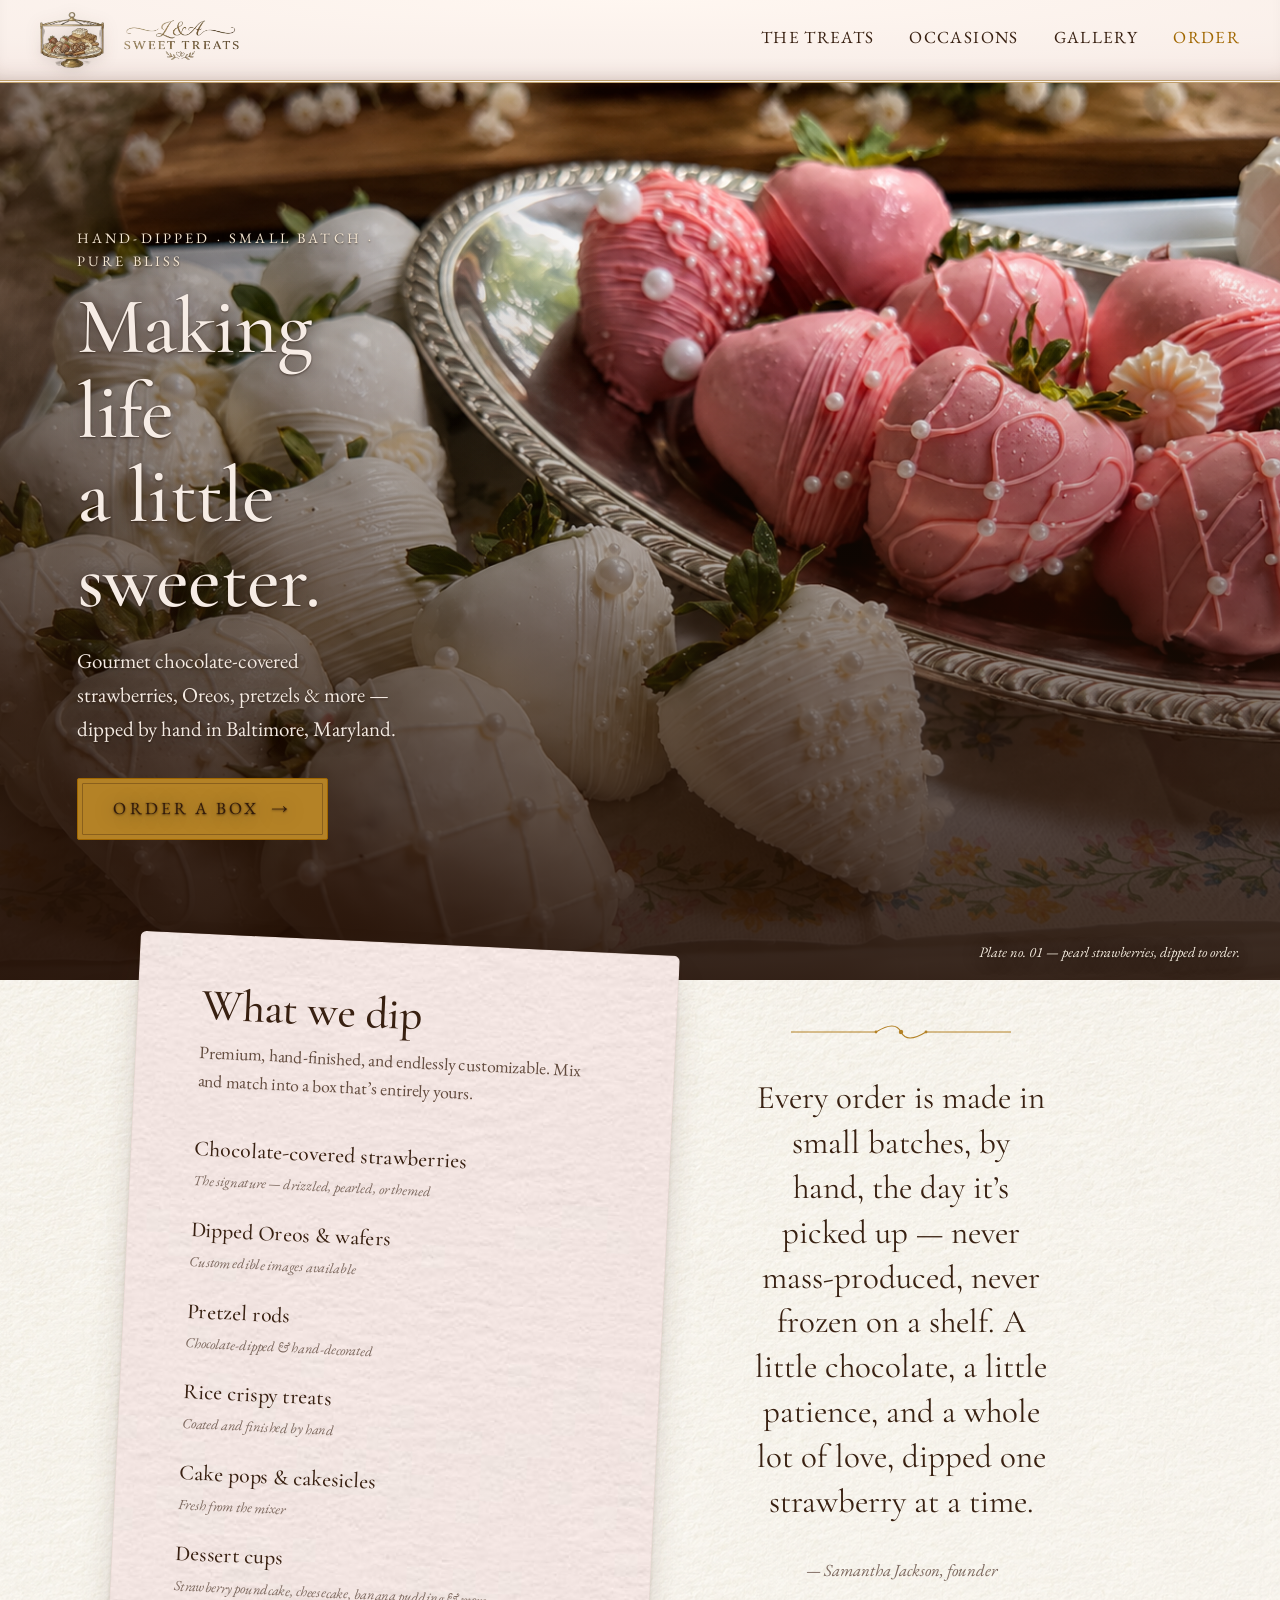
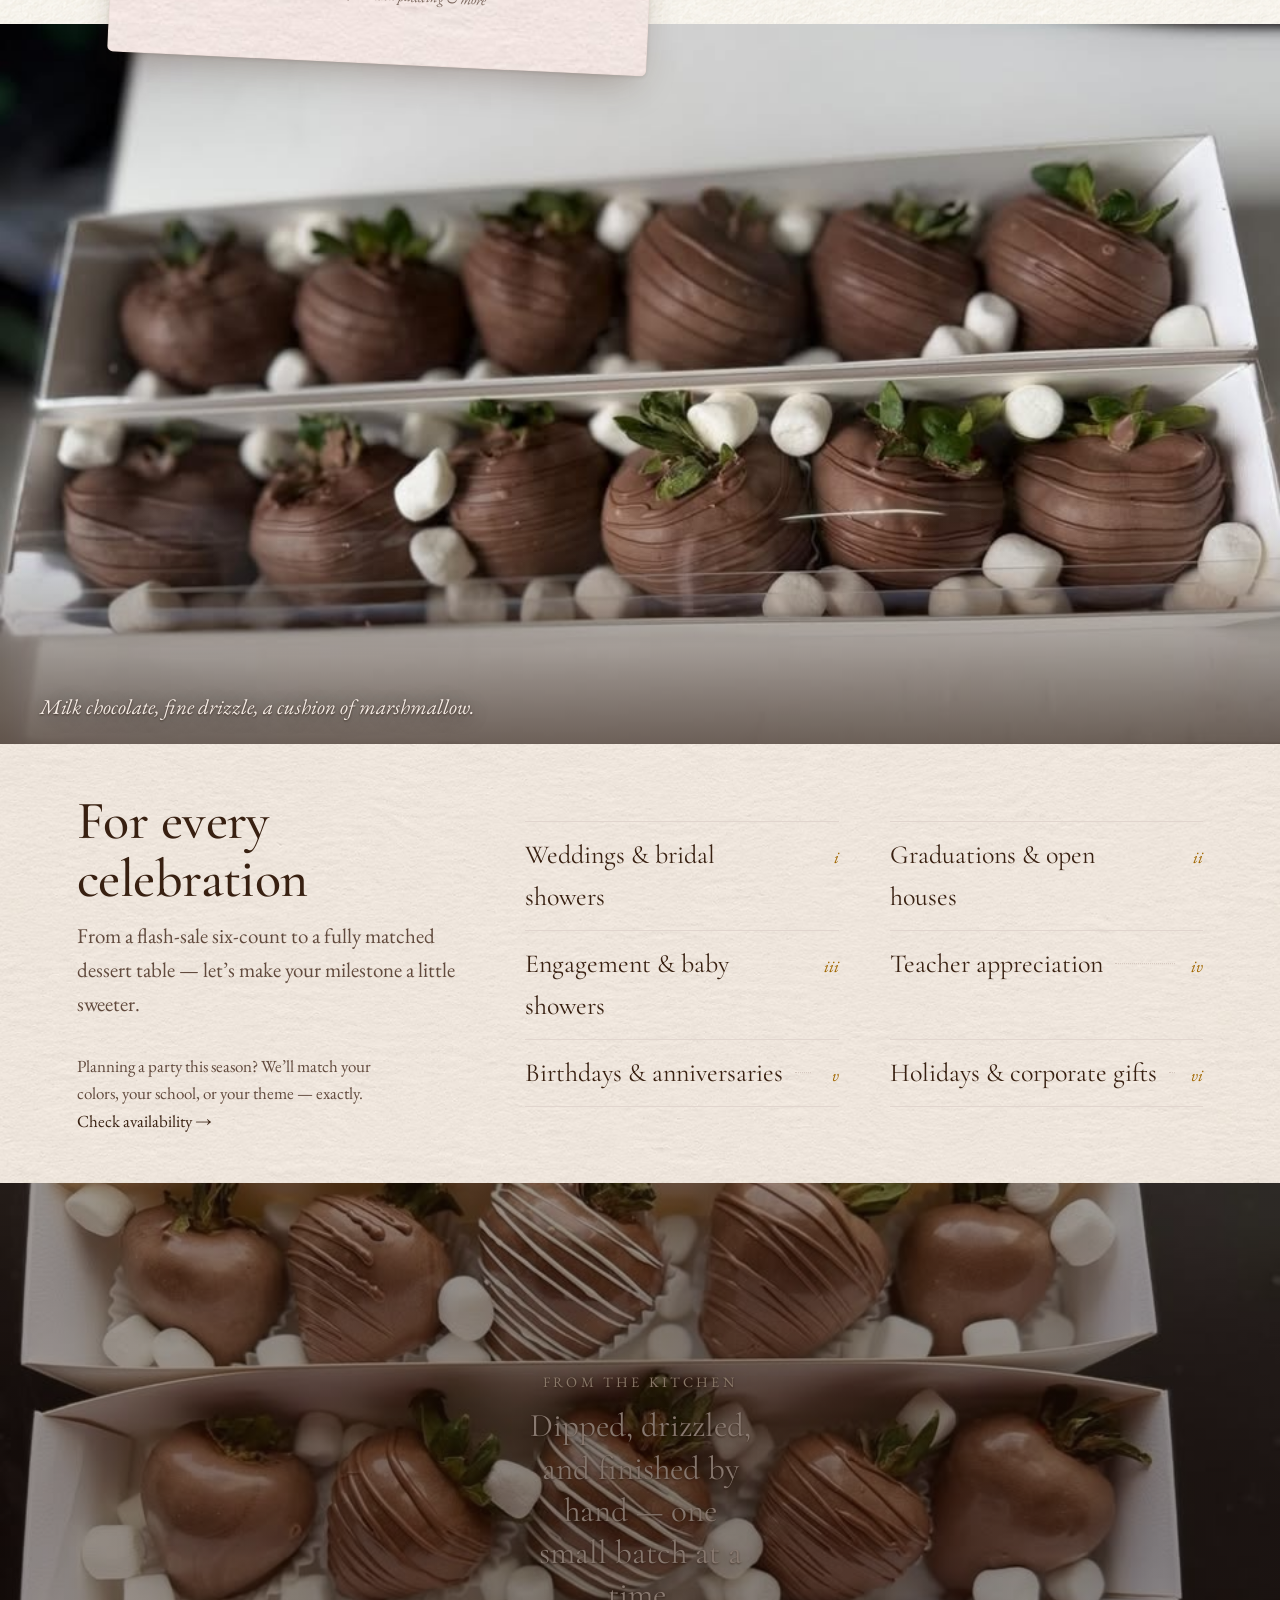
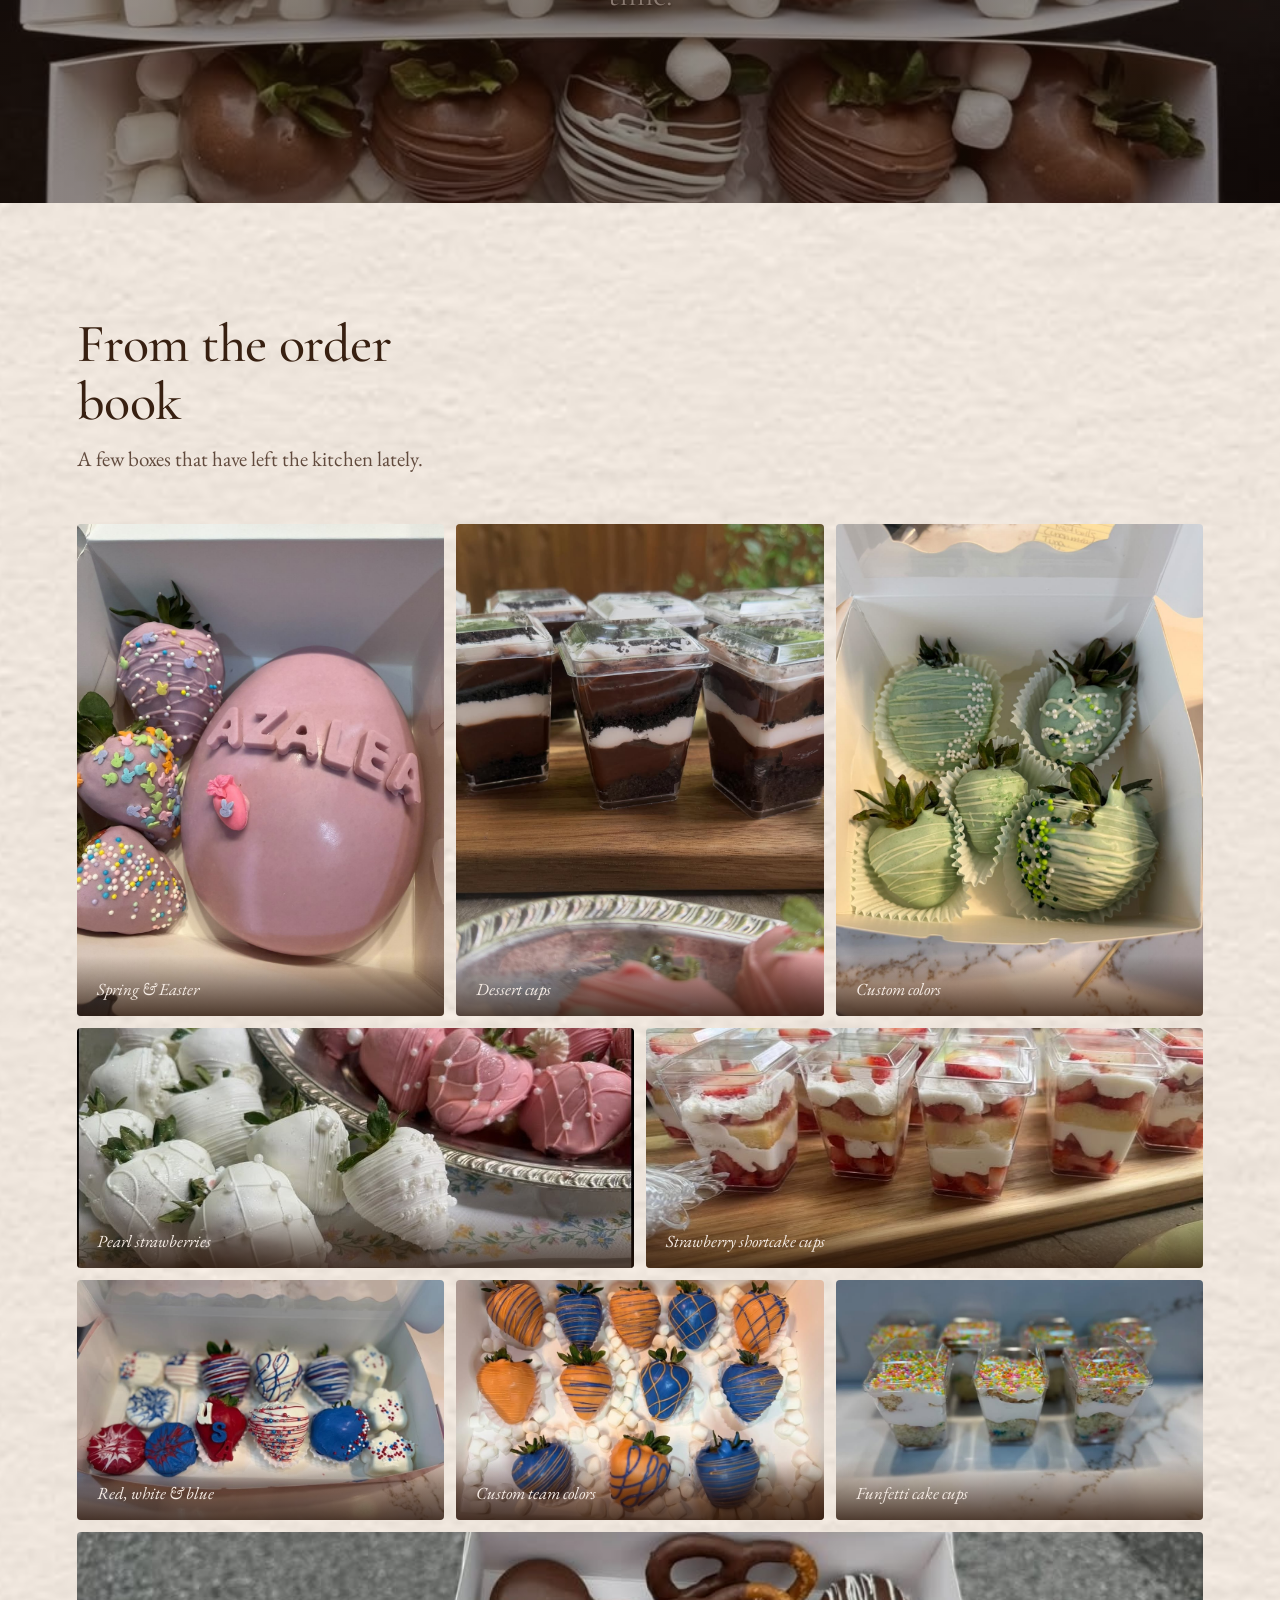
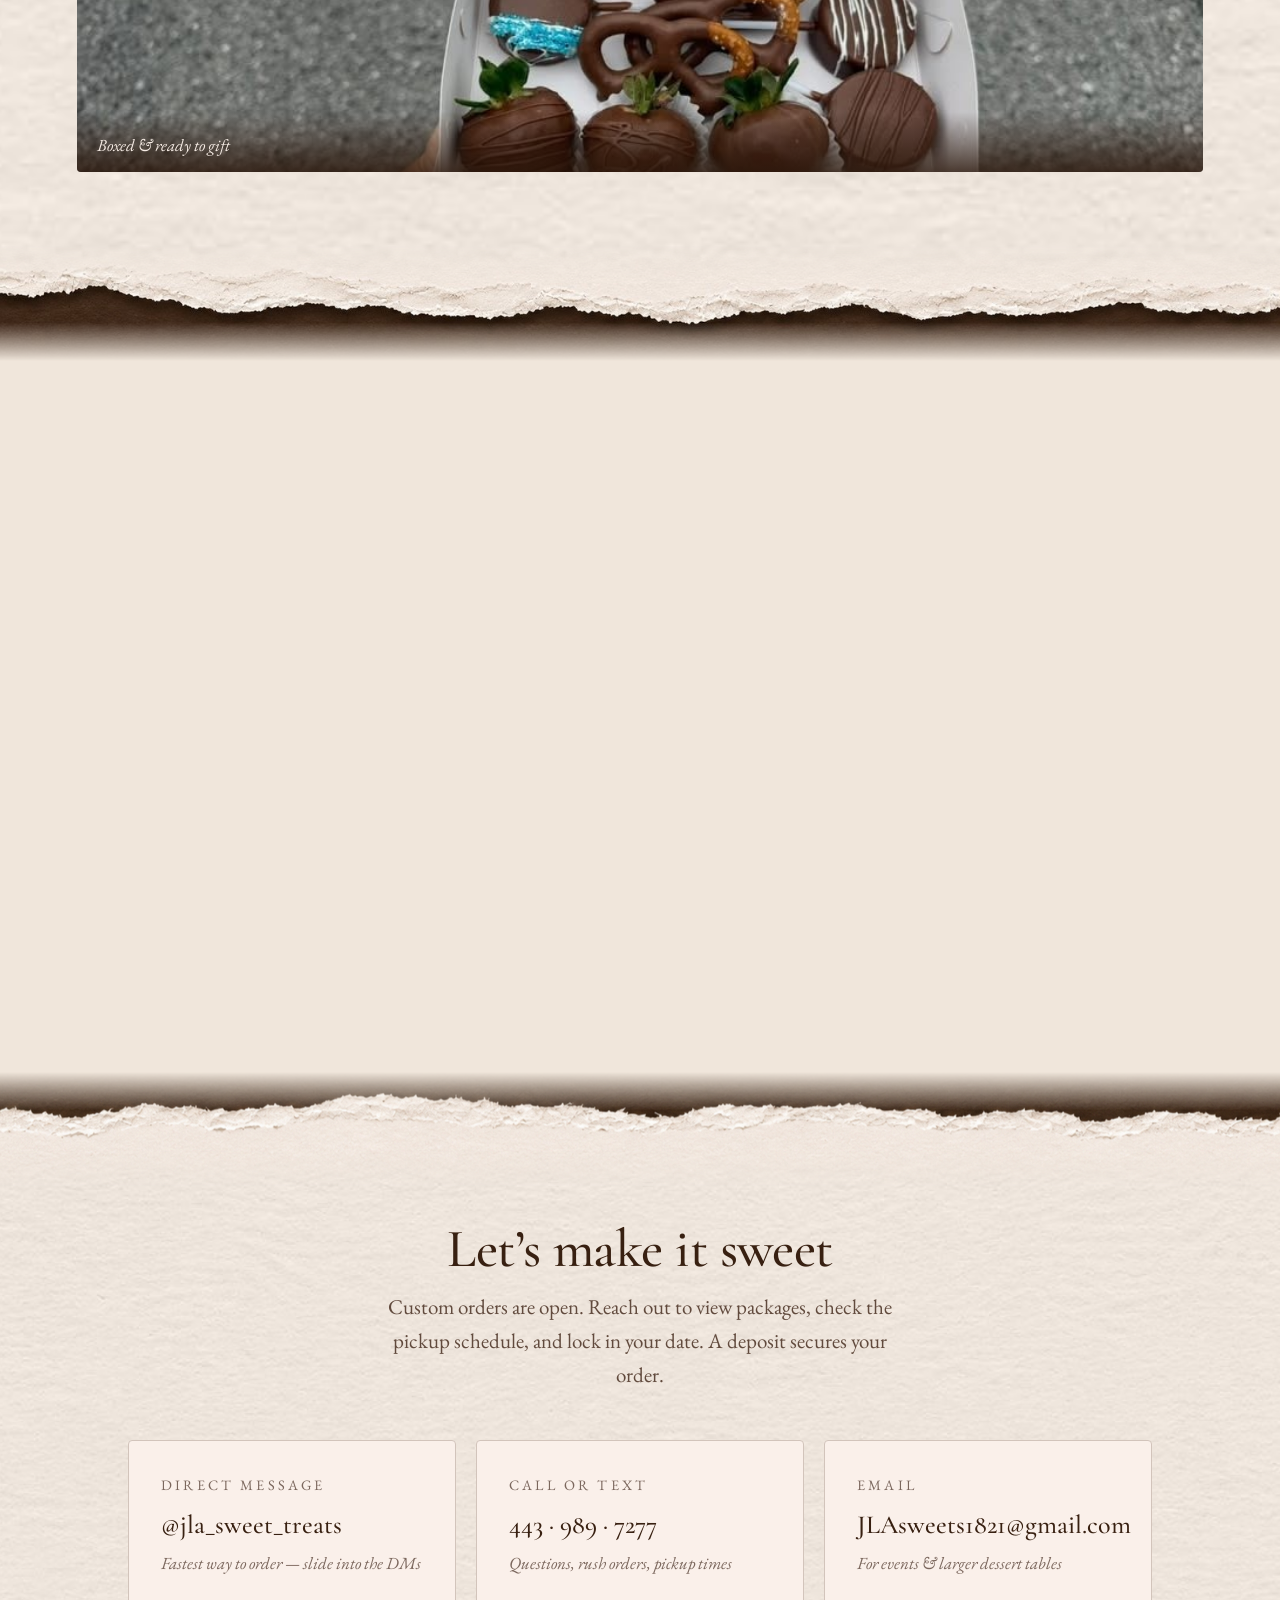
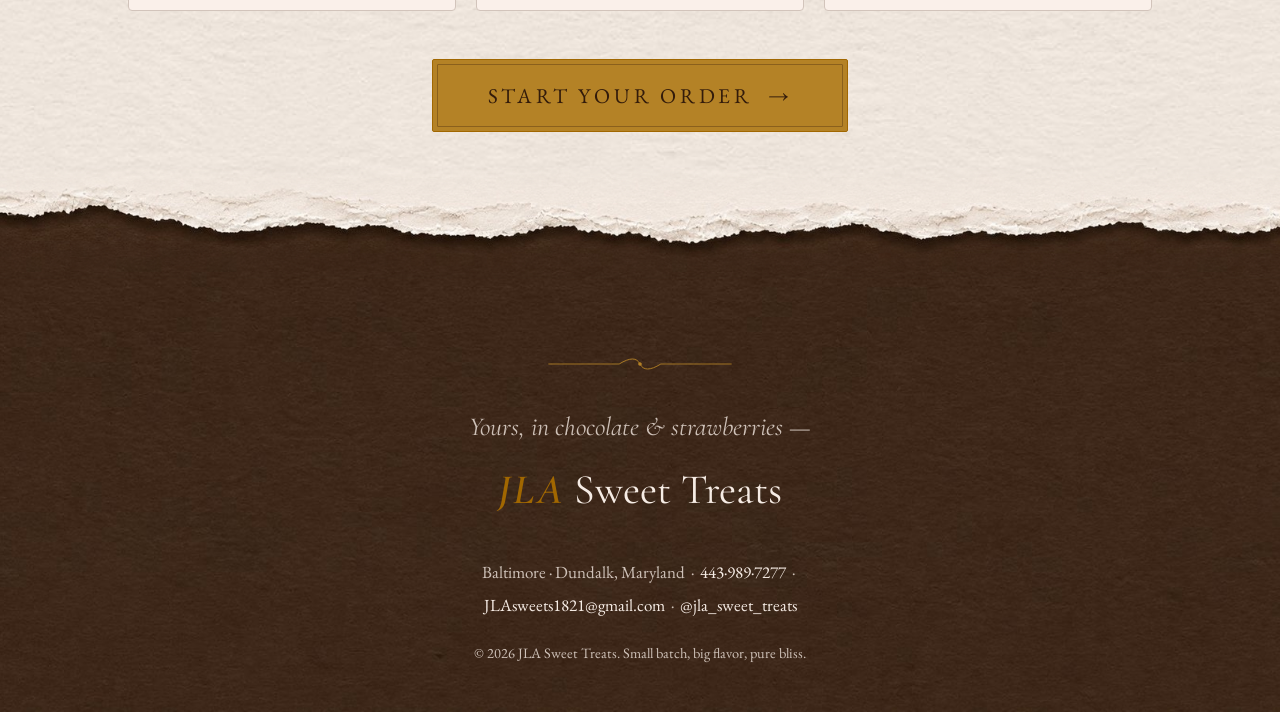
==== index.html @ e580cbc8 "Flatten site/ to the repo root for static hosting Move index.html, css/, js/, assets/ up to the root" ====
<!DOCTYPE html>
<html lang="en">
<head>
  <meta charset="UTF-8" />
  <meta name="viewport" content="width=device-width, initial-scale=1.0" />
  <title>JLA Sweet Treats · Hand-dipped gourmet treats in Baltimore, MD</title>
  <meta name="description" content="JLA Sweet Treats by Samantha Jackson — small-batch, hand-dipped chocolate strawberries, Oreos, pretzels, cake pops & dessert cups in Baltimore, Maryland. Custom orders for every celebration." />

  <link rel="icon" type="image/png" href="assets/new-favicon.png" />
  <link rel="apple-touch-icon" href="assets/new-favicon.png" />
  <link rel="preconnect" href="https://fonts.googleapis.com" />
  <link rel="preconnect" href="https://fonts.gstatic.com" crossorigin />
  <link href="https://fonts.googleapis.com/css2?family=Caveat:wght@500;700&family=Cormorant+Garamond:wght@400;500;600;700&family=EB+Garamond:ital,wght@0,400;0,500;1,400&display=swap" rel="stylesheet" />

  <link rel="preload" as="image" href="assets/header.png" fetchpriority="high" />
  <link rel="stylesheet" href="css/tokens.css" />
  <link rel="stylesheet" href="css/styles.css" />
</head>
<body>

  <a class="skip-link" href="#main">Skip to content</a>

  <!-- ============ NAV · N6 masthead (mobile) → compact sticky bar (desktop) ============ -->
  <header class="masthead" role="banner">
    <p class="masthead__issue">
      <span class="masthead__place">Baltimore · Dundalk, Maryland</span><span class="masthead__sep"> — </span><span class="masthead__tag">small batches, big flavor</span>
    </p>
    <a class="masthead__brand" href="#top" aria-label="JLA Sweet Treats — home">
      <img class="brand-full" src="assets/mobile-logo.png" alt="JLA Sweet Treats" width="634" height="553" fetchpriority="high" />
      <img class="brand-dome" src="assets/logo-semil-t.png" alt="" width="385" height="337" />
      <img class="brand-name" src="assets/logo-name-t.png" alt="JLA Sweet Treats" width="447" height="155" />
    </a>
    <nav class="masthead__nav" aria-label="Primary">
      <a href="#treats">The Treats</a>
      <a href="#occasions">Occasions</a>
      <a href="#gallery">Gallery</a>
      <a href="#order" class="masthead__cta">Order</a>
    </nav>
  </header>

  <main id="main">
    <span id="top"></span>

    <!-- ============ HERO · H6 Photographic fold ============ -->
    <section class="hero" aria-labelledby="hero-title">
      <img class="hero__img" src="assets/header.png"
           alt="White and pink chocolate-dipped strawberries finished with sugar pearls, arranged on a silver tray and a floral-lined platter."
           fetchpriority="high" width="1672" height="941" />
      <div class="hero__scrim" aria-hidden="true"></div>
      <div class="hero__copy">
        <p class="hero__eyebrow">Hand-dipped · Small batch · Pure bliss</p>
        <h1 class="hero__title" id="hero-title">Making life<br />a little sweeter.</h1>
        <p class="hero__lede">Gourmet chocolate-covered strawberries, Oreos, pretzels &amp; more —
          dipped by hand in Baltimore, Maryland.</p>
        <a class="btn btn--gold" href="#order">Order a box<span class="btn__arrow" aria-hidden="true">→</span></a>
      </div>
      <p class="hero__caption">Plate no.&nbsp;01 — pearl strawberries, dipped to order.</p>
    </section>

    <!-- ============ THE TABLE · founder note (left) + "What we dip" card slid across it ============ -->
    <section class="table treats--dots reveal" id="treats" aria-labelledby="treats-title">
      <div class="table__inner">
      <div class="lede-band">
      <span class="ornament ornament--flourish" aria-hidden="true">
        <svg viewBox="0 0 240 24" width="240" height="24" role="img" aria-label="">
          <path d="M10 12 H95 M230 12 H145" stroke="currentColor" stroke-width="1" fill="none"/>
          <path d="M95 12 C108 4 116 4 120 12 C124 20 132 20 145 12" stroke="currentColor" stroke-width="1.1" fill="none"/>
          <circle cx="120" cy="12" r="2.2" fill="currentColor"/>
          <circle cx="95" cy="12" r="1.4" fill="currentColor"/>
          <circle cx="145" cy="12" r="1.4" fill="currentColor"/>
        </svg>
      </span>
      <p class="lede-band__text">
        Every order is made in small batches, by hand, the day it&rsquo;s picked up — never
        mass-produced, never frozen on a shelf. A little chocolate, a little patience, and a
        whole lot of love, dipped one strawberry at a time.
      </p>
      <p class="lede-band__sign">— Samantha Jackson, founder</p>
      </div><!-- /.lede-band -->

      <div class="treats__panel">
      <div class="treats__card">
      <button type="button" class="treats__close" data-wwd-close aria-label="Close menu">&times;</button>
      <div class="section-head">
        <h2 class="section-head__title" id="treats-title">What we dip</h2>
        <p class="section-head__sub">Premium, hand-finished, and endlessly customizable.
          Mix and match into a box that&rsquo;s entirely yours.</p>
      </div>

      <ol class="menu">
        <li class="menu__row">
          <span class="menu__name">Chocolate-covered strawberries</span>
          <span class="menu__dots" aria-hidden="true"></span>
          <span class="menu__note">The signature — drizzled, pearled, or themed</span>
        </li>
        <li class="menu__row">
          <span class="menu__name">Dipped Oreos &amp; wafers</span>
          <span class="menu__dots" aria-hidden="true"></span>
          <span class="menu__note">Custom edible images available</span>
        </li>
        <li class="menu__row">
          <span class="menu__name">Pretzel rods</span>
          <span class="menu__dots" aria-hidden="true"></span>
          <span class="menu__note">Chocolate-dipped &amp; hand-decorated</span>
        </li>
        <li class="menu__row">
          <span class="menu__name">Rice crispy treats</span>
          <span class="menu__dots" aria-hidden="true"></span>
          <span class="menu__note">Coated and finished by hand</span>
        </li>
        <li class="menu__row">
          <span class="menu__name">Cake pops &amp; cakesicles</span>
          <span class="menu__dots" aria-hidden="true"></span>
          <span class="menu__note">Fresh from the mixer</span>
        </li>
        <li class="menu__row">
          <span class="menu__name">Dessert cups</span>
          <span class="menu__dots" aria-hidden="true"></span>
          <span class="menu__note">Strawberry poundcake, cheesecake, banana pudding &amp; more</span>
        </li>
      </ol>
      </div><!-- /.treats__card -->
      <img class="treats__hint" src="assets/taptosee.png" alt="Tap to see what we dip" width="289" height="156" />
      </div><!-- /.treats__panel -->
      </div><!-- /.table__inner -->
    </section>

    <!-- ============ PHOTO FOLD ============ -->
    <section class="photo-fold reveal" aria-label="Milk chocolate strawberries">
      <img class="photo-fold__img" src="assets/photofold-choc.jpg"
           alt="Two boxes of milk-chocolate-dipped strawberries with fine drizzle, tucked among mini marshmallows."
           loading="lazy" width="960" height="720" />
      <p class="photo-fold__caption">Milk chocolate, fine drizzle, a cushion of marshmallow.</p>
    </section>

    <!-- ============ OCCASIONS ============ -->
    <section class="occasions" id="occasions" aria-labelledby="occasions-title">
      <div class="occasions__layout reveal">

        <div class="occasions__intro">
          <h2 class="section-head__title" id="occasions-title">For every celebration</h2>
          <p class="section-head__sub">From a flash-sale six-count to a fully matched dessert table —
            let&rsquo;s make your milestone a little sweeter.</p>
          <p class="occasions__note">
            Planning a party this season? We&rsquo;ll match your colors, your school, or your
            theme — exactly.<br />
            <a class="link" href="#order">Check availability →</a>
          </p>
        </div>

        <ol class="occasions__list">
          <li class="occasion"><span class="occasion__label">Weddings &amp; bridal showers</span><span class="occasion__lead" aria-hidden="true"></span><span class="occasion__no">i</span></li>
          <li class="occasion"><span class="occasion__label">Graduations &amp; open houses</span><span class="occasion__lead" aria-hidden="true"></span><span class="occasion__no">ii</span></li>
          <li class="occasion"><span class="occasion__label">Engagement &amp; baby showers</span><span class="occasion__lead" aria-hidden="true"></span><span class="occasion__no">iii</span></li>
          <li class="occasion"><span class="occasion__label">Teacher appreciation</span><span class="occasion__lead" aria-hidden="true"></span><span class="occasion__no">iv</span></li>
          <li class="occasion"><span class="occasion__label">Birthdays &amp; anniversaries</span><span class="occasion__lead" aria-hidden="true"></span><span class="occasion__no">v</span></li>
          <li class="occasion"><span class="occasion__label">Holidays &amp; corporate gifts</span><span class="occasion__lead" aria-hidden="true"></span><span class="occasion__no">vi</span></li>
        </ol>

      </div>
    </section>

    <!-- ============ PROCESS · video band ============ -->
    <section class="process reveal" aria-label="In the kitchen">
      <video class="process__video" autoplay muted loop playsinline preload="metadata"
             poster="assets/poster-choc.jpg">
        <source src="assets/process.mp4" type="video/mp4" />
      </video>
      <div class="process__copy">
        <p class="process__eyebrow">From the kitchen</p>
        <p class="process__line">Dipped, drizzled, and finished by hand —
          one small batch at a time.</p>
      </div>
    </section>

    <!-- ============ GALLERY ============ -->
    <section class="gallery" id="gallery" aria-labelledby="gallery-title">
      <div class="section-head reveal">
        <h2 class="section-head__title" id="gallery-title">From the order book</h2>
        <p class="section-head__sub">A few boxes that have left the kitchen lately.</p>
      </div>

      <div class="gallery__grid reveal">
        <figure class="gallery__item gallery__item--pa">
          <img src="assets/gallery-easter.jpg" loading="lazy" width="1206" height="1608"
               alt="Pastel pink Easter strawberries with bunny sprinkles beside a hand-stamped chocolate egg." />
          <figcaption>Spring &amp; Easter</figcaption>
        </figure>
        <figure class="gallery__item gallery__item--pb">
          <img src="assets/gallery-oreocups.jpg" loading="lazy" width="1080" height="1438"
               alt="Layered chocolate-and-Oreo dessert cups lined up on a wooden board." />
          <figcaption>Dessert cups</figcaption>
        </figure>
        <figure class="gallery__item gallery__item--pc">
          <img src="assets/gallery-green.jpg" loading="lazy" width="1206" height="1608"
               alt="Sage-green dipped strawberries drizzled and finished with white and green pearls." />
          <figcaption>Custom colors</figcaption>
        </figure>
        <figure class="gallery__item gallery__item--la">
          <img src="assets/gallery-pearl.jpg" loading="lazy" width="960" height="714"
               alt="Pink and white chocolate-dipped strawberries finished with sugar pearls on a silver tray." />
          <figcaption>Pearl strawberries</figcaption>
        </figure>
        <figure class="gallery__item gallery__item--lb">
          <img src="assets/gallery-shortcake.jpg" loading="lazy" width="960" height="717"
               alt="Strawberry shortcake dessert cups layered with cream, sponge cake, and fresh strawberries." />
          <figcaption>Strawberry shortcake cups</figcaption>
        </figure>
        <figure class="gallery__item gallery__item--lc">
          <img src="assets/gallery-patriotic.jpg" loading="lazy" width="960" height="720"
               alt="Red, white, and blue dipped strawberries and Oreos with stars in a patriotic box." />
          <figcaption>Red, white &amp; blue</figcaption>
        </figure>
        <figure class="gallery__item gallery__item--ld">
          <img src="assets/gallery-team.jpg" loading="lazy" width="960" height="720"
               alt="Blue and orange dipped strawberries drizzled in team colors among mini marshmallows." />
          <figcaption>Custom team colors</figcaption>
        </figure>
        <figure class="gallery__item gallery__item--le">
          <img src="assets/gallery-funfetti.jpg" loading="lazy" width="960" height="721"
               alt="Funfetti cake cups layered with vanilla cake, cream, and rainbow nonpareil sprinkles." />
          <figcaption>Funfetti cake cups</figcaption>
        </figure>
        <figure class="gallery__item gallery__item--lf">
          <img src="assets/gallery-lifestyle.jpg" loading="lazy" width="960" height="720"
               alt="A hand holding a window box of milk-chocolate strawberries, dipped Oreos, and a chocolate pretzel." />
          <figcaption>Boxed &amp; ready to gift</figcaption>
        </figure>
      </div>
    </section>

    <!-- paper tear: cream → brown -->
    <div class="seam seam--cream-brown" aria-hidden="true"><img src="assets/upper-transtion.jpg" alt="" width="1700" height="226" /></div>

    <!-- ============ FOUNDER NOTE · textured brown band ============ -->
    <section class="founder reveal" aria-labelledby="founder-title">
      <span class="ornament ornament--dome" aria-hidden="true">
        <svg viewBox="0 0 80 70" width="80" height="70" role="img" aria-label="">
          <path d="M40 6 a4 4 0 0 1 0 8 a4 4 0 0 1 0 -8 Z M40 14 V20" stroke="currentColor" stroke-width="1.2" fill="none"/>
          <path d="M14 26 Q40 12 66 26 V44 H14 Z" stroke="currentColor" stroke-width="1.2" fill="none"/>
          <line x1="14" y1="44" x2="66" y2="44" stroke="currentColor" stroke-width="1.2"/>
          <path d="M20 44 q20 8 40 0" stroke="currentColor" stroke-width="1" fill="none"/>
          <path d="M34 52 h12 l-3 8 h-6 Z" stroke="currentColor" stroke-width="1.2" fill="none"/>
          <line x1="30" y1="62" x2="50" y2="62" stroke="currentColor" stroke-width="1.4"/>
        </svg>
      </span>
      <h2 class="founder__title" id="founder-title">Made it to Baltimore.<br />Forever grateful.</h2>
      <p class="founder__body">
        JLA Sweet Treats began with a simple idea — that the sweetest moments deserve something
        made with care. What started as a small batch is now a kitchen full of milestones:
        bridal showers, graduations, and every ordinary Tuesday that deserved a celebration.
      </p>
      <p class="founder__body">
        Thank you for trusting me with the moments that matter most. Every box is dipped by
        hand, and every order is a little bit of bliss, packed up and sent your way.
      </p>
      <p class="founder__sign">With love, Samantha 🤍</p>
    </section>

    <!-- paper tear: brown → cream -->
    <div class="seam seam--brown-cream" aria-hidden="true"><img src="assets/lower-transition.png" alt="" width="2170" height="275" /></div>

    <!-- ============ ORDER / CONTACT ============ -->
    <section class="order" id="order" aria-labelledby="order-title">
      <div class="order__inner reveal">
        <h2 class="order__title" id="order-title">Let&rsquo;s make it sweet</h2>
        <p class="order__sub">Custom orders are open. Reach out to view packages, check the
          pickup schedule, and lock in your date. A deposit secures your order.</p>

        <div class="order__methods">
          <a class="contact-card" href="https://www.instagram.com/jla_sweet_treats/" target="_blank" rel="noopener">
            <span class="contact-card__label">Direct message</span>
            <span class="contact-card__value">@jla_sweet_treats</span>
            <span class="contact-card__hint">Fastest way to order — slide into the DMs</span>
          </a>
          <a class="contact-card" href="tel:+14439897277">
            <span class="contact-card__label">Call or text</span>
            <span class="contact-card__value">443&nbsp;·&nbsp;989&nbsp;·&nbsp;7277</span>
            <span class="contact-card__hint">Questions, rush orders, pickup times</span>
          </a>
          <a class="contact-card" href="mailto:JLAsweets1821@gmail.com">
            <span class="contact-card__label">Email</span>
            <span class="contact-card__value">JLAsweets1821@gmail.com</span>
            <span class="contact-card__hint">For events &amp; larger dessert tables</span>
          </a>
        </div>

        <button type="button" class="btn btn--gold btn--lg" id="openOrder" data-order-open>Start your order<span class="btn__arrow" aria-hidden="true">→</span></button>
      </div>
    </section>
  </main>

  <!-- paper tear: cream → brown -->
  <div class="seam seam--cream-brown" aria-hidden="true"><img src="assets/upper-transtion.jpg" alt="" width="1700" height="226" /></div>

  <!-- ============ FOOTER · Ft6 Letter close ============ -->
  <footer class="footer" role="contentinfo">
    <div class="footer__inner">
      <span class="ornament ornament--flourish footer__flourish" aria-hidden="true">
        <svg viewBox="0 0 240 24" width="200" height="20" role="img" aria-label="">
          <path d="M10 12 H95 M230 12 H145" stroke="currentColor" stroke-width="1" fill="none"/>
          <path d="M95 12 C108 4 116 4 120 12 C124 20 132 20 145 12" stroke="currentColor" stroke-width="1.1" fill="none"/>
          <circle cx="120" cy="12" r="2.2" fill="currentColor"/>
        </svg>
      </span>
      <p class="footer__close">Yours, in chocolate &amp; strawberries —</p>
      <p class="footer__brand"><span class="wordmark__script">JLA</span> Sweet Treats</p>
      <p class="footer__meta">
        Baltimore · Dundalk, Maryland &nbsp;·&nbsp;
        <a class="link" href="tel:+14439897277">443·989·7277</a> &nbsp;·&nbsp;
        <a class="link" href="mailto:JLAsweets1821@gmail.com">JLAsweets1821@gmail.com</a> &nbsp;·&nbsp;
        <a class="link" href="https://www.instagram.com/jla_sweet_treats/" target="_blank" rel="noopener">@jla_sweet_treats</a>
      </p>
      <p class="footer__fine">© 2026 JLA Sweet Treats. Small batch, big flavor, pure bliss.</p>
    </div>
  </footer>

  <!-- ============ ORDER FORM · modal dialog ============ -->
  <dialog id="orderForm" class="order-modal" aria-labelledby="orderForm-title">
    <form class="order-form" novalidate>
      <button type="button" class="order-form__close" data-order-close aria-label="Close">&times;</button>
      <h2 class="order-form__title" id="orderForm-title">Start your order</h2>
      <p class="order-form__intro">Tell me a little about your treats and I&rsquo;ll get right back to you to confirm details, pricing &amp; pickup.</p>

      <label>Your name
        <input name="name" type="text" autocomplete="name" required />
      </label>
      <div class="order-form__row">
        <label>Email
          <input name="email" type="email" autocomplete="email" required />
        </label>
        <label>Phone
          <input name="phone" type="tel" autocomplete="tel" inputmode="tel" />
        </label>
      </div>
      <div class="order-form__row">
        <label>Event date
          <input name="date" type="date" />
        </label>
        <label>Occasion
          <input name="occasion" type="text" placeholder="Birthday, bridal shower…" />
        </label>
      </div>
      <label>What can I make for you?
        <textarea name="details" rows="4" required placeholder="e.g. 2 dozen pink &amp; white pearl strawberries + a dozen dipped Oreos"></textarea>
      </label>

      <p class="order-form__note">Your request opens an email to <strong>JLAsweets1821@gmail.com</strong> with everything filled in — just hit send.</p>
      <button type="submit" class="btn btn--gold btn--lg order-form__submit">Send request<span class="btn__arrow" aria-hidden="true">→</span></button>
    </form>
  </dialog>

  <script src="js/main.js"></script>
</body>
</html>
---- css/tokens.css ----
/* Hallmark · tokens · JLA Sweet Treats
 * theme: custom · vibe: "vintage patisserie, blush & gold, hand-dipped"
 * paper: oklch(95% 0.014 45) · accent: oklch(64% 0.12 78)
 * display: Cormorant Garamond · body: EB Garamond
 * axes: light / roman-serif / chromatic-amber-gold (~78°)
 */

:root {
  /* ---- Colour · OKLCH, tinted toward blush + gold, no pure #000/#fff ---- */
  --color-paper:      oklch(96% 0.013 50);   /* blush-cream base surface */
  --color-paper-2:    oklch(93% 0.019 38);   /* deeper blush band */
  --color-paper-3:    oklch(89% 0.026 32);   /* deepest blush (cards / wells) */
  --color-cocoa:      oklch(28% 0.045 52);   /* deep chocolate band */
  --color-cocoa-2:    oklch(23% 0.040 50);   /* darkest chocolate */

  --color-ink:        oklch(27% 0.045 50);   /* chocolate text on light */
  --color-ink-2:      oklch(43% 0.038 52);   /* secondary text */
  --color-paper-ink:  oklch(95% 0.015 60);   /* cream text on dark cocoa */
  --color-paper-ink2: oklch(82% 0.020 60);   /* secondary text on dark */

  --color-rule:       oklch(83% 0.020 55);   /* hairline divider */
  --color-rule-2:     oklch(88% 0.016 50);   /* faint divider */
  --color-rule-gold:  oklch(72% 0.080 80);   /* gold hairline */
  --color-muted:      oklch(53% 0.030 50);   /* de-emphasised text */

  --color-accent:     oklch(64% 0.120 78);   /* antique gold — the signal */
  --color-accent-deep:oklch(56% 0.135 76);   /* gold pressed / hover */
  --color-accent-ink: oklch(25% 0.045 55);   /* chocolate text on gold fill */
  --color-focus:      oklch(58% 0.155 78);   /* focus ring — gold, high chroma */

  /* ---- Type ---- */
  --font-display: "Cormorant Garamond", "Cormorant", ui-serif, Georgia, serif;
  --font-body:    "EB Garamond", ui-serif, Georgia, serif;

  /* Major-third (1.25) scale, 16px base */
  --text-xs:   0.8rem;
  --text-sm:   0.9rem;
  --text-base: 1.0625rem;   /* 17px — Garamond reads small; lift the floor */
  --text-md:   1.3125rem;
  --text-lg:   1.625rem;
  --text-xl:   2.0625rem;
  --text-2xl:  2.625rem;
  --text-3xl:  3.375rem;
  --text-display:   clamp(2.75rem, 5vw + 1rem, 5.25rem);
  --text-display-s: clamp(2.25rem, 3.5vw + 1rem, 3.75rem);

  --tracking-label: 0.22em;   /* tracked small-caps labels */
  --tracking-tight: -0.01em;

  /* ---- Spacing · 4pt scale ---- */
  --space-2xs: 0.25rem;
  --space-xs:  0.5rem;
  --space-sm:  0.75rem;
  --space-md:  1.25rem;
  --space-lg:  2rem;
  --space-xl:  3rem;
  --space-2xl: 4.5rem;
  --space-3xl: 7rem;
  --space-4xl: 10rem;

  /* ---- Motion ---- */
  --ease-out:    cubic-bezier(0.16, 1, 0.3, 1);
  --ease-in:     cubic-bezier(0.7, 0, 0.84, 0);
  --ease-in-out: cubic-bezier(0.65, 0, 0.35, 1);
  --dur-micro: 120ms;
  --dur-short: 240ms;
  --dur-long:  560ms;

  /* ---- Paper textures (color-matched so torn seams blend) ---- */
  --color-seam-brown: #3d2819;   /* matches brown-texture + torn-edge browns */
  --color-seam-cream: #f0e6db;   /* matches torn-edge cream side */
  --img-paper-cream: url("../assets/paper-cream.jpg");
  --img-paper-blush: url("../assets/paper-blush.jpg");
  --img-brown:       url("../assets/brown-texture.jpg");
  --img-cardstock:   url("../assets/cardstock-texture.png");

  /* ---- Shadows ---- */
  --shadow-text: 0 1px 2px oklch(20% 0.03 50 / 0.6), 0 2px 18px oklch(16% 0.03 50 / 0.55);

  /* ---- Radius · soft, near-square (vintage, not pill) ---- */
  --radius-sm: 2px;
  --radius-md: 4px;

  /* ---- z-scale ---- */
  --z-base: 1;
  --z-grain: 2;
  --z-nav: 50;
  --z-top: 100;
}
---- css/styles.css ----
/* Hallmark · pre-emit critique: P5 H5 E5 S5 R5 V5
 * genre: editorial · macrostructure: Photographic (08) · H6 hero knobs: image=full-bleed, caption=lower-left, text=overlaid
 * theme: custom · vibe: "vintage patisserie, blush & gold, hand-dipped" · paper: oklch(96% 0.013 50) · accent: oklch(64% 0.120 78)
 * display: Cormorant Garamond · body: EB Garamond · axes: light / roman-serif / chromatic-amber-gold (~78°)
 * nav: N6 Newspaper masthead · footer: Ft6 Letter close · enrichment: real photography + Tier-B SVG ornaments + paper grain
 * studied: no · context: inferred (user delegated) · v1.1.0
 */

/* ---------- Reset / base ---------- */
*, *::before, *::after { box-sizing: border-box; }
html, body { overflow-x: clip; }
html { scroll-behavior: smooth; -webkit-text-size-adjust: 100%; }

body {
  margin: 0;
  background: var(--color-seam-cream);
  color: var(--color-ink);
  font-family: var(--font-body);
  font-size: var(--text-base);
  line-height: 1.62;
  font-feature-settings: "liga" 1, "kern" 1;
  -webkit-font-smoothing: antialiased;
  text-rendering: optimizeLegibility;
}

img, video { display: block; max-width: 100%; }
a { color: inherit; }

::selection { background: var(--color-accent); color: var(--color-accent-ink); }

@media (prefers-reduced-motion: no-preference) {
  :focus-visible {
    outline: 2px solid var(--color-focus);
    outline-offset: 3px;
    border-radius: var(--radius-sm);
  }
}
:focus-visible {
  outline: 2px solid var(--color-focus);
  outline-offset: 3px;
}

.skip-link {
  position: absolute; left: -999px; top: 0; z-index: var(--z-top);
  background: var(--color-cocoa); color: var(--color-paper-ink);
  padding: var(--space-sm) var(--space-md); font-family: var(--font-body);
}
.skip-link:focus { left: var(--space-md); top: var(--space-md); }

/* Real paper textures now carry the grain (see section backgrounds);
   the synthetic feTurbulence overlay is no longer needed. */
.grain { display: none; }

/* ---------- Shared display / labels ---------- */
h1, h2, h3 {
  font-family: var(--font-display);
  font-weight: 500;
  font-style: normal;             /* headers are roman — no italic headers */
  line-height: 1.06;
  letter-spacing: var(--tracking-tight);
  margin: 0;
}

.eyebrow, .hero__eyebrow, .process__eyebrow, .contact-card__label,
.masthead__issue {
  font-family: var(--font-body);
  text-transform: uppercase;
  letter-spacing: var(--tracking-label);
  font-size: var(--text-sm);
  color: var(--color-muted);
}

/* gold link with drawn underline */
.link {
  text-decoration: none;
  color: var(--color-ink);
  background-image: linear-gradient(var(--color-accent), var(--color-accent));
  background-size: 0% 1px;
  background-repeat: no-repeat;
  background-position: 0 100%;
  transition: background-size var(--dur-short) var(--ease-out), color var(--dur-micro) var(--ease-out);
}
.link:hover, .link:focus-visible { background-size: 100% 1px; color: var(--color-accent-deep); }

/* ---------- Buttons · "stamped gold" with a sweep fill ---------- */
.btn {
  position: relative;
  isolation: isolate;
  overflow: hidden;
  display: inline-flex;
  align-items: center;
  gap: 0.7em;
  font-family: var(--font-body);
  font-size: var(--text-base);
  letter-spacing: 0.18em;
  text-transform: uppercase;
  text-decoration: none;
  padding: 0.95em 2.1em;
  border: 1px solid var(--color-accent-deep);
  border-radius: var(--radius-sm);
  white-space: nowrap;
  transition: transform var(--dur-short) var(--ease-out), color var(--dur-short) var(--ease-out);
}
/* gold sweep fills from the left on hover (transform only) */
.btn::before {
  content: "";
  position: absolute; inset: 0; z-index: -1;
  background: var(--color-accent-deep);
  transform: scaleX(0);
  transform-origin: left center;
  transition: transform var(--dur-long) var(--ease-out);
}
/* inset hairline frame — the "stamped label" detail */
.btn::after {
  content: "";
  position: absolute; inset: 4px; z-index: -1;
  border: 1px solid currentColor;
  opacity: 0.32;
  border-radius: 1px;
  pointer-events: none;
}
.btn__arrow { transition: transform var(--dur-short) var(--ease-out); }
.btn:hover::before { transform: scaleX(1); }
.btn:hover .btn__arrow { transform: translateX(5px); }
.btn:hover { transform: translateY(-2px); }
.btn:active { transform: translateY(0); }

.btn--gold { background: var(--color-accent); color: var(--color-accent-ink); }
.btn--gold:hover { color: var(--color-paper-ink); }   /* sweep deepens to gold, text lightens */
.btn--lg { font-size: var(--text-md); padding: 1.05em 2.6em; }

/* ---------- Ornaments ---------- */
.ornament { color: var(--color-accent); display: inline-flex; }
.ornament svg { overflow: visible; }

/* ===================================================================
   NAV · mobile = centred lockup on paper · desktop = compact sticky bar
   =================================================================== */
.masthead {
  position: relative;
  z-index: var(--z-nav);
  /* "hard copy paper": warm cream + a baked-in fibrous grain, multiplied */
  background-color: var(--color-paper);
  background-image:
    radial-gradient(120% 140% at 50% 0%, oklch(98% 0.012 60) 0%, var(--color-paper) 55%, var(--color-paper-2) 100%),
    url("data:image/svg+xml,%3Csvg xmlns='http://www.w3.org/2000/svg' width='220' height='220'%3E%3Cfilter id='p'%3E%3CfeTurbulence type='fractalNoise' baseFrequency='0.82' numOctaves='2' stitchTiles='stitch'/%3E%3CfeColorMatrix type='saturate' values='0'/%3E%3C/filter%3E%3Crect width='100%25' height='100%25' filter='url(%23p)' opacity='0.4'/%3E%3C/svg%3E");
  background-blend-mode: normal, multiply;
  border-bottom: 3px double var(--color-rule-gold);
  box-shadow: inset 0 -14px 22px -18px oklch(28% 0.045 50 / 0.35);
  padding: var(--space-md) clamp(1rem, 4vw, 2.5rem);
  text-align: center;
}
.masthead__issue { margin: 0 0 var(--space-sm); font-size: var(--text-xs); }
.masthead__sep { display: none; }              /* dash hidden on mobile */
.masthead__tag { display: block; }             /* tagline drops to its own line */

.masthead__brand {
  display: inline-block; line-height: 0;
  transition: transform var(--dur-short) var(--ease-out);
}
.masthead__brand:hover { transform: translateY(-1px); }
.brand-full {
  height: clamp(116px, 15vw, 176px); width: auto;
  filter: drop-shadow(0 2px 10px oklch(28% 0.045 50 / 0.14));
}
.brand-dome, .brand-name { display: none; }    /* desktop-only pieces */

.masthead__nav {
  margin-top: var(--space-md);
  text-align: center;                /* inline-block links wrap + stay centred */
  font-family: var(--font-body);
}
.masthead__nav a {
  display: inline-block;
  margin: 0.3rem clamp(0.55rem, 2.6vw, 1.4rem);
  text-decoration: none;
  font-size: var(--text-base);
  letter-spacing: 0.08em;
  text-transform: uppercase;
  white-space: nowrap;
  padding-bottom: 3px;
  border-bottom: 1px solid transparent;
  transition: border-color var(--dur-short) var(--ease-out), color var(--dur-micro) var(--ease-out);
}
.masthead__nav a:hover { border-color: var(--color-accent); color: var(--color-accent-deep); }
.masthead__cta { color: var(--color-accent-deep); }
.masthead__cta:hover { border-color: var(--color-accent); }

/* Desktop ≥60rem — compact sticky bar: dome + wordmark left, links right */
@media (min-width: 60rem) {
  html { scroll-padding-top: 6rem; }
  .masthead {
    position: sticky; top: 0;
    display: flex;
    flex-direction: row;
    justify-content: space-between;
    align-items: center;
    gap: var(--space-lg);
    padding-block: var(--space-sm);
    text-align: left;
  }
  .masthead__issue { display: none; }
  .brand-full { display: none; }
  .masthead__brand { display: flex; align-items: center; gap: var(--space-md); }
  .brand-dome {
    display: block; height: 56px; width: auto;
    filter: drop-shadow(0 2px 8px oklch(28% 0.045 50 / 0.16));
  }
  .brand-name { display: block; height: 40px; width: auto; }
  .masthead__nav { margin-top: 0; white-space: nowrap; }
  .masthead__nav a { margin: 0 0 0 var(--space-lg); }
}

/* wordmark script — retained for the footer brand line */
.wordmark__script {
  font-family: var(--font-display);
  font-style: italic;            /* allowed: wordmark, not a heading */
  font-weight: 600;
  color: var(--color-accent-deep);
  letter-spacing: 0.05em;
}

/* ===================================================================
   HERO · H6 Photographic fold
   =================================================================== */
.hero {
  position: relative;
  min-height: 100vh;          /* fill the viewport on landing */
  display: grid;
  align-items: end;
  overflow: hidden;
}
.hero__img {
  position: absolute; inset: 0;
  width: 100%; height: 100%;
  object-fit: cover;
  object-position: 50% 50%;   /* centred so the top isn't cut on a full-height fold */
}
.hero__scrim {
  position: absolute; inset: 0;
  /* deeper bottom-left anchor so the copy always reads */
  background:
    linear-gradient(to top, oklch(20% 0.04 50 / 0.9) 0%, oklch(20% 0.04 50 / 0.55) 34%, oklch(20% 0.04 50 / 0.12) 64%, transparent 82%),
    linear-gradient(to right, oklch(20% 0.04 50 / 0.5) 0%, transparent 48%);
}
.hero__copy {
  position: relative;
  max-width: 40ch;
  margin: 0 clamp(1.25rem, 6vw, 6rem) clamp(3.5rem, 9vh, 6rem);
  color: var(--color-paper-ink);
  text-shadow: var(--shadow-text);
}
.hero__eyebrow { color: oklch(93% 0.03 75); margin: 0 0 var(--space-sm); }
.hero__title {
  color: var(--color-paper-ink);
  font-size: var(--text-display);
  font-weight: 500;
  margin-bottom: var(--space-md);
  text-shadow: var(--shadow-text);
}
.hero__lede {
  font-size: var(--text-md);
  max-width: 34ch;
  margin: 0 0 var(--space-lg);
  color: oklch(94% 0.015 60);
}
.hero__caption {
  position: absolute;
  right: clamp(1rem, 4vw, 2.5rem);
  bottom: var(--space-md);
  margin: 0;
  font-style: italic;
  font-size: var(--text-sm);
  color: oklch(94% 0.02 75);
  text-shadow: var(--shadow-text);
}

/* Desktop: centre the hero copy vertically so it doesn't hug the bottom of
   the full-height fold (mobile keeps its bottom anchor) */
@media (min-width: 60rem) {
  .hero { align-items: center; }
  .hero__copy { margin-block: 0; }
}

/* ===================================================================
   LEDE band
   =================================================================== */
.lede-band {
  text-align: center;
  max-width: 60ch;
  margin-inline: auto;
  padding: var(--space-3xl) clamp(1.25rem, 5vw, 2rem) var(--space-2xl);
  background: var(--color-seam-cream) var(--img-paper-cream) center / cover;
}
.ornament--flourish { margin-bottom: var(--space-lg); }
.lede-band__text {
  font-family: var(--font-display);
  font-size: var(--text-xl);
  font-weight: 400;
  line-height: 1.36;
  color: var(--color-ink);
  margin: 0 0 var(--space-lg);
}
.lede-band__sign { font-style: italic; color: var(--color-muted); margin: 0; }

/* ===================================================================
   Section heads
   =================================================================== */
.section-head { max-width: 52ch; margin-bottom: var(--space-xl); }
.section-head--center { margin-inline: auto; text-align: center; }
.section-head__title { font-size: var(--text-3xl); font-weight: 500; margin-bottom: var(--space-sm); }
.section-head__sub { font-size: var(--text-md); color: var(--color-ink-2); max-width: 48ch; margin: 0; }
.section-head--center .section-head__sub { margin-inline: auto; }

/* ===================================================================
   THE TREATS · menu list
   =================================================================== */
.treats {
  background: var(--color-paper-2) var(--img-paper-blush) center / cover;
  padding: var(--space-3xl) clamp(1.25rem, 6vw, 6rem);
}

/* "What we dip" — tunable knobs (overridable live by js/tune.js, then hard-coded here).
   Defaults keep the responsive clamps; the tuner replaces them with fixed px values. */
:root {
  --wwd-seg-shift:    -3px;                    /* segment vertical nudge (margin-top) */
  --wwd-band-h:        120px;                  /* dotted band min-height */
  --wwd-card-left:     60px;                   /* card left / bleed */
  --wwd-card-w:        650px;                  /* card width */
  --wwd-card-padl:     76px;                   /* card text inset */
  --wwd-card-x:        0px;                     /* card extra horizontal offset */
  --wwd-card-y:       -35px;                    /* card up/down nudge */
  --wwd-card-rot:      2.7deg;                  /* card resting tilt */
  --wwd-card-scale:    0.83;                    /* card size */
  --wwd-quote-x:      -57px;                    /* note left/right nudge */
  --wwd-quote-offset:  688px;                   /* note horizontal centring offset */
}

/* "What we dip" — a tilted blush-paper menu card floating on a dotted ground;
   the card slides in from the left on scroll */
.treats--dots {
  padding: var(--space-lg) clamp(1.25rem, 6vw, 4rem);
  overflow: hidden;                       /* contain the card's table-slide */
  background: var(--color-paper) var(--img-cardstock) center / cover;   /* cardstock surface */
}
/* the "table" holds the founder note (left) and the menu card (right) */
.table__inner {
  max-width: 76rem;
  margin-inline: auto;
  display: grid;
  grid-template-columns: 1fr;
  gap: var(--space-2xl);
  align-items: center;                     /* note sits vertically centred next to the card */
}
/* founder note sits straight on the cardstock segment */
.table .lede-band {
  background: none;
  max-width: 42ch;
  margin-inline: auto;
  padding: var(--space-md);
}
.treats__card {
  position: relative;
  width: min(42rem, 100%);
  margin-inline: auto;
  background: var(--color-paper-2) var(--img-paper-blush) center / cover;
  border: 1px solid oklch(88% 0.02 40 / 0.55);
  border-radius: 7px;
  padding: clamp(2rem, 5vw, 3.5rem) clamp(1.75rem, 5vw, 3rem) clamp(2.25rem, 5vw, 3.5rem);
  box-shadow:
    0 2px 4px oklch(30% 0.04 45 / 0.10),
    0 22px 48px -16px oklch(30% 0.05 45 / 0.34);
  /* start: off the left edge of the frame, over-rotated */
  transform: translate(-120px, 22px) rotate(5deg);
  opacity: 0;
  transition: transform 920ms var(--ease-out), opacity 600ms var(--ease-out);
}
/* slides in from the left edge of the frame and settles at a gentle tilt */
.treats--dots.is-in .treats__card { transform: translate(0, 0) rotate(2.4deg); opacity: 1; }
.treats--dots.reveal { opacity: 1; transform: none; }   /* the section itself doesn't fade — only the card slides */

@media (min-width: 60rem) {
  .treats--dots {
    position: relative;
    z-index: 3;                       /* card paints over the hero (above) & photo-fold (below) */
    overflow: visible;                /* let the card break out top & bottom */
    padding-block: var(--space-md);
    margin-top: var(--wwd-seg-shift); /* nudge the whole segment */
  }
  .table__inner {
    position: relative;
    max-width: none;                  /* full width so "left" means the screen edge */
    margin: 0;
    display: flex;
    align-items: center;
    justify-content: center;
    min-height: var(--wwd-band-h);    /* the dotted band is shorter than the card */
    padding-left: var(--wwd-quote-offset);   /* note sits right-of-centre */
    padding-right: clamp(1.5rem, 4vw, 4rem);
    gap: 0;
  }
  /* founder note: right-of-centre, vertically centred */
  .table .lede-band {
    width: min(28rem, 100%);
    margin: 0;
    padding: var(--space-md);
    transform: translateX(var(--wwd-quote-x));    /* horizontal nudge */
  }
  /* menu card: hugs & bleeds off the left edge (you see 3 sides + part of the 4th),
     and stands taller than the band so it pokes into the segments above & below */
  .treats__card {
    position: absolute;
    top: 54%;
    left: var(--wwd-card-left);
    width: var(--wwd-card-w);
    margin: 0;
    padding-left: var(--wwd-card-padl);         /* border bleeds off-screen, text stays inset */
    transform-origin: 0% 50%;                   /* scale toward the left so the bleed is kept */
    transform: translate(calc(var(--wwd-card-x) - 120px), calc(-50% + var(--wwd-card-y))) rotate(5deg) scale(var(--wwd-card-scale));
  }
  .treats--dots.is-in .treats__card {
    transform: translate(var(--wwd-card-x), calc(-50% + var(--wwd-card-y))) rotate(var(--wwd-card-rot)) scale(var(--wwd-card-scale));
  }
}

/* menu inside the card — clean left-aligned stack, no leader dots or dividers */
.treats__card .section-head { margin-bottom: var(--space-lg); max-width: none; }
.treats__card .menu { max-width: none; }
.treats__card .menu__row {
  grid-template-columns: 1fr;
  gap: var(--space-2xs);
  padding: var(--space-sm) 0;
  border-bottom: none;
}
.treats__card .menu__row:first-child { border-top: none; }
.treats__card .menu__dots { display: none; }
.treats__card .menu__note { text-align: left; }
.menu { list-style: none; margin: 0; padding: 0; max-width: 70ch; }
.menu__row {
  display: grid;
  grid-template-columns: auto 1fr auto;
  align-items: baseline;
  gap: var(--space-md);
  padding: var(--space-md) 0;
  border-bottom: 1px solid var(--color-rule);
}
.menu__row:first-child { border-top: 1px solid var(--color-rule); }
.menu__name { font-family: var(--font-display); font-size: var(--text-lg); font-weight: 500; }
.menu__dots { border-bottom: 1px dotted var(--color-rule); transform: translateY(-4px); }
.menu__note { font-style: italic; color: var(--color-muted); text-align: right; font-size: var(--text-base); }

/* panel is transparent on desktop so the card's absolute positioning still
   resolves against .table__inner; the hint is mobile-only */
.treats__panel { display: contents; }
.treats__hint { display: none; }
.treats__close { display: none; }   /* mobile-only close affordance */

/* ---- mobile "What we dip" peek · tunable knobs (overridable live by js/tune-mobile.js) ---- */
:root {
  --m-note-gap:   179px;    /* cream space under the founder note (holds the hint) */
  --m-card-top:  -65px;     /* peek card vertical position */
  --m-card-x:    -64%;      /* peek card tuck (translateX) */
  --m-card-rot:   12.5deg;  /* peek card rotation */
  --m-card-scale: 1;        /* peek card scale */
  --m-card-w:     338px;    /* peek card width (capped at 88vw) */
  --m-hint-top:   25px;     /* hint vertical */
  --m-hint-right: 9%;       /* hint horizontal (from the right) */
  --m-hint-w:     210px;    /* hint size (width) */
  --m-hint-rot:   0deg;     /* hint rotation */
}
/* mobile: "What we dip" floats over the photo below (reserves no band);
   tucked to the side, tap to slide it in/out */
@media (max-width: 60rem) {
  .treats--dots {
    position: relative;
    z-index: 5;            /* the card spills over the photo-fold beneath it */
    overflow: visible;
    padding-bottom: var(--m-note-gap);
  }
  .table__inner { position: relative; }
  /* panel anchors at the bottom of the note and holds the floating card + hint;
     it has no height of its own, so the photo below comes right up */
  .treats__panel { display: block; position: absolute; left: 0; right: 0; top: 100%; height: 0; }

  .treats__card,
  .treats--dots.is-in .treats__card {
    position: absolute;
    top: var(--m-card-top); left: 0;
    width: min(var(--m-card-w), 88vw);
    margin: 0;
    padding: var(--space-lg) var(--space-md);
    opacity: 1;
    transform-origin: 0 0;
    transform: translateX(var(--m-card-x)) rotate(var(--m-card-rot)) scale(var(--m-card-scale));
    transition: transform 560ms var(--ease-out);
    cursor: pointer;
    box-shadow: 12px 18px 34px -16px oklch(30% 0.05 45 / 0.55);
  }
  /* open: slides in, centred on screen, angled slightly
     (−14px compensates the shift from rotating about the top-left corner) */
  .treats--dots.wwd-open .treats__card,
  .treats--dots.wwd-open.is-in .treats__card {
    transform: translateX(calc(44vw - min(var(--m-card-w), 88vw) / 2 - 14px)) rotate(-3deg) scale(var(--m-card-scale));
  }

  /* compact the menu so the card overlaps just the photo, not the next section */
  .treats__card .section-head { margin-bottom: var(--space-sm); }
  .treats__card .section-head__title { font-size: var(--text-2xl); }
  .treats__card .section-head__sub { font-size: var(--text-sm); line-height: 1.4; }
  .treats__card .menu__row { padding: var(--space-2xs) 0; }
  .treats__card .menu__name { font-size: var(--text-base); }
  .treats__card .menu__note { font-size: var(--text-xs); }

  .treats__hint {
    display: block;
    position: absolute;
    top: var(--m-hint-top); right: var(--m-hint-right);
    width: min(var(--m-hint-w), 82vw); height: auto;
    transform-origin: 100% 0;
    transform: rotate(var(--m-hint-rot));
    cursor: pointer; z-index: 1;
    transition: opacity 280ms var(--ease-out), transform 280ms var(--ease-out);
  }
  .treats--dots.wwd-open .treats__hint { opacity: 0; transform: rotate(var(--m-hint-rot)) translateY(-6px); pointer-events: none; }

  /* handwritten ✕ close, shown once the card is open */
  .treats__close {
    display: block;
    position: absolute; top: 0.2rem; right: 0.7rem; z-index: 2;
    background: none; border: 0; cursor: pointer;
    font-family: "Caveat", cursive;
    font-size: 2.4rem; font-weight: 700; line-height: 1;
    color: var(--color-cocoa-2);                 /* dark, like ink */
    text-shadow: 0 0.5px 0 oklch(23% 0.04 50 / 0.35);
    padding: 0 0.3rem;
    opacity: 0; transform: scale(0.6); pointer-events: none;
    transition: opacity 260ms var(--ease-out), transform 260ms var(--ease-out);
  }
  .treats--dots.wwd-open .treats__close { opacity: 1; transform: none; pointer-events: auto; }
}

/* ===================================================================
   PHOTO FOLD
   =================================================================== */
.photo-fold { position: relative; }
.photo-fold__img { width: 100%; max-height: 88vh; object-fit: cover; object-position: 50% 38%; }
.photo-fold { position: relative; }
.photo-fold::after {
  content: ""; position: absolute; inset: 0; pointer-events: none;
  background: linear-gradient(to top, oklch(20% 0.04 50 / 0.62) 0%, transparent 34%);
}
.photo-fold__caption {
  position: absolute; left: clamp(1rem, 4vw, 2.5rem); bottom: var(--space-md);
  margin: 0; color: var(--color-paper-ink); z-index: 1;
  font-style: italic; font-size: var(--text-md);
  text-shadow: var(--shadow-text);
}

/* ===================================================================
   OCCASIONS
   =================================================================== */
.occasions { padding: var(--space-xl) clamp(1.25rem, 6vw, 5rem); background: var(--color-seam-cream) var(--img-paper-cream) center / cover; }
.occasions__layout {
  max-width: 90rem; margin-inline: auto;
  display: grid; grid-template-columns: 1fr; gap: var(--space-xl);
  align-items: center;
}
/* intro column — heading, lede, crest, note */
.occasions__intro { text-align: left; }
.occasions__intro .section-head__title { margin-bottom: var(--space-sm); }
.occasions__intro .section-head__sub { margin: 0 0 var(--space-lg); max-width: 40ch; }
.occasions__note { margin: 0; max-width: 42ch; font-size: var(--text-base); color: var(--color-ink-2); }

/* occasion lists · each line = label · dotted leader · numeral */
.occasions__list { list-style: none; margin: 0; padding: 0; }
.occasion {
  display: grid;
  grid-template-columns: auto 1fr auto;
  align-items: baseline;
  gap: var(--space-sm);
  text-align: left;
  font-family: var(--font-display);
  font-size: var(--text-lg);             /* uniform across both columns */
  padding: var(--space-sm) 0;
  border-bottom: 1px solid var(--color-rule-2);
}
.occasion__lead { border-bottom: 1px dotted var(--color-rule); transform: translateY(-0.3em); }
.occasion__no {
  font-family: var(--font-body); font-style: italic;
  color: var(--color-accent-deep); font-size: var(--text-base);
  text-align: right; min-width: 2ch;
}

/* desktop: three columns — intro · featured (large) · secondary (small) */
@media (min-width: 60rem) {
  .occasions__layout {
    grid-template-columns: 0.85fr 1.5fr;   /* intro · two-column index */
    gap: clamp(2rem, 5vw, 4.5rem);
  }
  .occasions__list {
    display: grid;
    grid-template-columns: 1fr 1fr;        /* reads i · ii / iii · iv / v · vi */
    column-gap: clamp(1.75rem, 4vw, 3.5rem);
  }
  .occasion:nth-child(-n+2) { border-top: 1px solid var(--color-rule-2); }   /* sits a touch lower, per the mock */
}

/* ===================================================================
   PROCESS · video band
   =================================================================== */
.process { position: relative; min-height: min(70vh, 620px); display: grid; place-items: center; overflow: hidden; }
.process__video { position: absolute; inset: 0; width: 100%; height: 100%; object-fit: cover; }
.process::after {
  content: ""; position: absolute; inset: 0;
  background:
    radial-gradient(60% 70% at 50% 50%, oklch(20% 0.04 50 / 0.55) 0%, oklch(20% 0.04 50 / 0.42) 100%);
}
.process__copy { position: relative; text-align: center; color: var(--color-paper-ink); max-width: 36ch; padding: var(--space-lg); text-shadow: var(--shadow-text); }
.process__eyebrow { color: oklch(93% 0.03 75); margin: 0 0 var(--space-sm); }
.process__line { font-family: var(--font-display); font-size: var(--text-xl); line-height: 1.28; margin: 0; text-shadow: var(--shadow-text); }

/* ===================================================================
   GALLERY
   =================================================================== */
.gallery { padding: var(--space-3xl) clamp(1.25rem, 6vw, 6rem); background: var(--color-seam-cream) var(--img-paper-cream) center / cover; }
.gallery__grid {
  display: grid;
  grid-template-columns: repeat(6, minmax(0, 1fr));
  grid-auto-rows: 15rem;
  gap: var(--space-sm);
  grid-template-areas:
    "pa pa pb pb pc pc"
    "pa pa pb pb pc pc"
    "la la la lb lb lb"
    "lc lc ld ld le le"
    "lf lf lf lf lf lf";
}
.gallery__item { position: relative; margin: 0; overflow: hidden; border-radius: var(--radius-md); background: var(--color-paper-3); }
/* pa/pb/pc = portraits (tall) · la–le = landscapes · lf = full-width banner */
.gallery__item--pa { grid-area: pa; }
.gallery__item--pb { grid-area: pb; }
.gallery__item--pc { grid-area: pc; }
.gallery__item--la { grid-area: la; }
.gallery__item--lb { grid-area: lb; }
.gallery__item--lc { grid-area: lc; }
.gallery__item--ld { grid-area: ld; }
.gallery__item--le { grid-area: le; }
.gallery__item--lf { grid-area: lf; }
.gallery__item img { width: 100%; height: 100%; object-fit: cover; transition: transform var(--dur-long) var(--ease-out); }
/* framing — hold each subject */
.gallery__item--pb img { object-position: 50% 34%; }
.gallery__item--la img { object-position: 50% 50%; }
.gallery__item--lb img { object-position: 50% 50%; }
.gallery__item--lf img { object-position: 50% 42%; }
.gallery__item:hover img { transform: scale(1.045); }
.gallery__item figcaption {
  position: absolute; left: 0; right: 0; bottom: 0;
  padding: var(--space-md) var(--space-md) var(--space-sm);
  font-style: italic; font-size: var(--text-base);
  color: var(--color-paper-ink);
  background: linear-gradient(to top, oklch(22% 0.04 50 / 0.8), transparent);
}

/* ===================================================================
   SECTION TRANSITIONS · the designer's paper-tear bands sit full-width
   between the cream and brown sections. Each image's top colour matches
   the section above and its bottom colour the section below, so the
   joins are seamless.
     · seam--cream-brown  (upper-transtion.jpg) cream → brown
     · seam--brown-cream  (lower-transition.png) brown → cream
   =================================================================== */
.seam {
  --seam-fade: clamp(16px, 3vw, 44px);
  display: block;
  position: relative;
  width: 100%;
  /* overlap the bands above & below by the fade distance, so the masked (faded)
     top & bottom reveal those bands' real paper texture — not a flat seam line */
  margin-block: calc(-1 * var(--seam-fade));
  pointer-events: none;
  z-index: 1;
  line-height: 0;
}
.seam img {
  display: block;
  width: 100%;
  height: auto;
  -webkit-mask-image: linear-gradient(to bottom, transparent 0, #000 var(--seam-fade), #000 calc(100% - var(--seam-fade)), transparent 100%);
          mask-image: linear-gradient(to bottom, transparent 0, #000 var(--seam-fade), #000 calc(100% - var(--seam-fade)), transparent 100%);
}
/* desktop: cap the tear-band height so the transitions add less scroll */
@media (min-width: 60rem) {
  .seam img { height: clamp(100px, 9vw, 130px); object-fit: cover; object-position: center; }
}

/* ===================================================================
   FOUNDER · textured brown band
   =================================================================== */
.founder {
  background: var(--color-seam-brown) var(--img-brown) center / cover;
  color: var(--color-paper-ink);
  text-align: center;
  padding: var(--space-3xl) clamp(1.25rem, 6vw, 2rem);
}
.founder .ornament--dome { color: var(--color-accent); margin-bottom: var(--space-lg); }
.founder__title { color: var(--color-paper-ink); font-size: var(--text-2xl); font-weight: 500; margin-bottom: var(--space-lg); }
.founder__body { max-width: 56ch; margin: 0 auto var(--space-md); color: var(--color-paper-ink2); font-size: var(--text-md); line-height: 1.6; }
.founder__sign { font-family: var(--font-display); font-style: italic; font-size: var(--text-xl); color: var(--color-accent); margin: var(--space-lg) 0 0; }

/* ===================================================================
   ORDER / CONTACT
   =================================================================== */
.order { background: var(--color-seam-cream) var(--img-paper-cream) center / cover; padding: var(--space-2xl) clamp(1.25rem, 6vw, 6rem); }
.order__inner { max-width: 64rem; margin-inline: auto; text-align: center; }
.order__title { font-size: var(--text-3xl); font-weight: 500; margin-bottom: var(--space-sm); }
.order__sub { max-width: 52ch; margin: 0 auto var(--space-xl); font-size: var(--text-md); color: var(--color-ink-2); }
.order__methods {
  display: grid; grid-template-columns: repeat(3, minmax(0, 1fr));
  gap: var(--space-md); margin-bottom: var(--space-xl);
}
.contact-card {
  display: flex; flex-direction: column; gap: var(--space-2xs);
  text-decoration: none; text-align: left;
  background: var(--color-paper);
  border: 1px solid var(--color-rule);
  border-radius: var(--radius-md);
  padding: var(--space-lg);
  transition: transform var(--dur-short) var(--ease-out), border-color var(--dur-short) var(--ease-out);
}
.contact-card:hover { transform: translateY(-2px); border-color: var(--color-accent); }
.contact-card__label { margin-bottom: var(--space-2xs); }
.contact-card__value { font-family: var(--font-display); font-size: var(--text-lg); font-weight: 500; color: var(--color-ink); }
.contact-card__hint { font-style: italic; color: var(--color-muted); font-size: var(--text-base); }

/* ===================================================================
   ORDER FORM · modal dialog
   =================================================================== */
.order-modal {
  border: none;
  padding: 0;
  width: min(36rem, calc(100% - 2rem));
  max-height: calc(100dvh - 2rem);
  overflow: auto;
  color: var(--color-ink);
  background: var(--color-paper-2) var(--img-paper-blush) center / cover;
  border-radius: 10px;
  box-shadow: 0 30px 80px -20px oklch(20% 0.04 50 / 0.55);
}
.order-modal::backdrop { background: oklch(20% 0.03 50 / 0.5); backdrop-filter: blur(3px); }
/* open/close motion */
.order-modal[open] { animation: order-pop var(--dur-short) var(--ease-out); }
@keyframes order-pop { from { opacity: 0; transform: translateY(10px) scale(0.985); } to { opacity: 1; transform: none; } }

.order-form { position: relative; display: grid; gap: var(--space-md); padding: clamp(1.75rem, 5vw, 2.9rem); }
.order-form__close {
  position: absolute; top: 0.5rem; right: 0.7rem;
  width: 2rem; height: 2rem; line-height: 1;
  background: none; border: 0; cursor: pointer;
  font-size: 1.6rem; color: var(--color-muted);
}
.order-form__close:hover { color: var(--color-accent-deep); }
.order-form__title { font-family: var(--font-display); font-size: var(--text-2xl); font-weight: 500; margin: 0; }
.order-form__intro { margin: 0; color: var(--color-ink-2); font-size: var(--text-base); }
.order-form__row { display: grid; grid-template-columns: 1fr 1fr; gap: var(--space-md); }
.order-form label {
  display: grid; gap: 0.35rem;
  font-family: var(--font-body);
  font-size: var(--text-sm); letter-spacing: 0.08em; text-transform: uppercase;
  color: var(--color-muted);
}
.order-form input, .order-form textarea {
  font-family: var(--font-body); font-size: var(--text-base);
  text-transform: none; letter-spacing: normal; color: var(--color-ink);
  padding: 0.6em 0.75em;
  background: var(--color-paper);
  border: 1px solid var(--color-rule); border-radius: var(--radius-md);
  width: 100%;
}
.order-form textarea { resize: vertical; min-height: 5.5em; }
.order-form input:focus-visible, .order-form textarea:focus-visible {
  outline: 2px solid var(--color-focus); outline-offset: 1px; border-color: var(--color-accent);
}
.order-form__note { margin: 0; font-size: var(--text-sm); color: var(--color-muted); font-style: italic; }
.order-form__submit { justify-self: start; margin-top: var(--space-2xs); }

/* compact the form so it fits a phone screen without scrolling
   (keep the two-up rows so it stays short) */
@media (max-width: 40rem) {
  .order-form { padding: clamp(1rem, 4vw, 1.4rem); gap: var(--space-xs); }
  .order-form__title { font-size: var(--text-lg); }
  .order-form__intro { font-size: var(--text-sm); line-height: 1.4; }
  .order-form__row { gap: var(--space-sm); }
  .order-form label { font-size: var(--text-xs); gap: 0.2rem; letter-spacing: 0.06em; }
  .order-form input, .order-form textarea { padding: 0.5em 0.65em; }
  .order-form textarea { min-height: 3em; }
  .order-form__note { font-size: var(--text-xs); line-height: 1.4; }
  .order-form__submit { margin-top: var(--space-2xs); }
}

/* ===================================================================
   FOOTER · Ft6 Letter close
   =================================================================== */
.footer { background: var(--color-seam-brown) var(--img-brown) center / cover; color: var(--color-paper-ink); padding: var(--space-3xl) clamp(1.25rem, 6vw, 2rem) var(--space-xl); text-align: center; }
.footer__inner { max-width: 60ch; margin-inline: auto; }
.footer__flourish { color: var(--color-accent); margin-bottom: var(--space-lg); }
.footer__close { font-family: var(--font-display); font-style: italic; font-size: var(--text-lg); color: var(--color-paper-ink2); margin: 0 0 var(--space-xs); }
.footer__brand { font-family: var(--font-display); font-size: var(--text-2xl); margin: 0 0 var(--space-lg); }
.footer__brand .wordmark__script { font-size: 1em; }
.footer__meta { font-size: var(--text-base); color: var(--color-paper-ink2); margin: 0 0 var(--space-sm); line-height: 1.9; }
.footer__meta .link { color: var(--color-paper-ink); }
.footer__meta .link:hover { color: var(--color-accent); }
.footer__fine { font-size: var(--text-sm); color: var(--color-paper-ink2); margin: var(--space-md) 0 0; }

/* ===================================================================
   MOTION · one orchestrated reveal
   =================================================================== */
.reveal { opacity: 0; transform: translateY(14px); }
.reveal.is-in {
  opacity: 1; transform: none;
  transition: opacity var(--dur-long) var(--ease-out), transform var(--dur-long) var(--ease-out);
}

/* ===================================================================
   RESPONSIVE
   =================================================================== */
@media (max-width: 60rem) {
  /* gallery → 2-col: portraits stay tall, landscapes fill the gaps */
  .gallery__grid {
    grid-template-columns: repeat(2, minmax(0, 1fr));
    grid-auto-rows: 12rem;
    grid-auto-flow: dense;
    grid-template-areas: none;
  }
  .gallery__item { grid-area: auto; }
  .gallery__item--pa,
  .gallery__item--pb,
  .gallery__item--pc { grid-row: span 2; }

  .order__methods { grid-template-columns: 1fr; }
}

@media (max-width: 40rem) {
  /* nav links stay a centred array, just tighter */
  .masthead__nav a { font-size: var(--text-sm); letter-spacing: 0.03em; margin: 0.3rem clamp(0.4rem, 2.2vw, 0.8rem); }

  .hero { min-height: 88vh; align-items: end; }
  .hero__title { font-size: var(--text-display-s); }
  .hero__caption { position: static; text-align: left; margin: var(--space-sm) clamp(1rem,4vw,2.5rem) 0; color: var(--color-muted); }

  .menu__row { grid-template-columns: 1fr; gap: var(--space-2xs); }
  .menu__dots { display: none; }
  .menu__note { text-align: left; }

  .occasion { grid-template-columns: 1fr auto; }   /* drop the leader on narrow screens */
  .occasion__lead { display: none; }
  .gallery__grid { grid-template-columns: 1fr; grid-auto-rows: 14rem; }
  .gallery__item { grid-column: auto; grid-row: auto; }

  .section-head__title, .order__title { font-size: var(--text-2xl); }

  /* keep the big CTA inside the screen on phones — it was overflowing & getting clipped */
  .btn { max-width: 100%; white-space: normal; }
  .btn--lg { font-size: var(--text-base); padding: 0.9em 1.5em; letter-spacing: 0.1em; }
}

@media (prefers-reduced-motion: reduce) {
  html { scroll-behavior: auto; }
  *, *::before, *::after {
    animation-duration: 150ms !important;
    transition-duration: 150ms !important;
  }
  .reveal { opacity: 1; transform: none; transition: opacity 150ms linear; }
  .gallery__item:hover img { transform: none; }
}
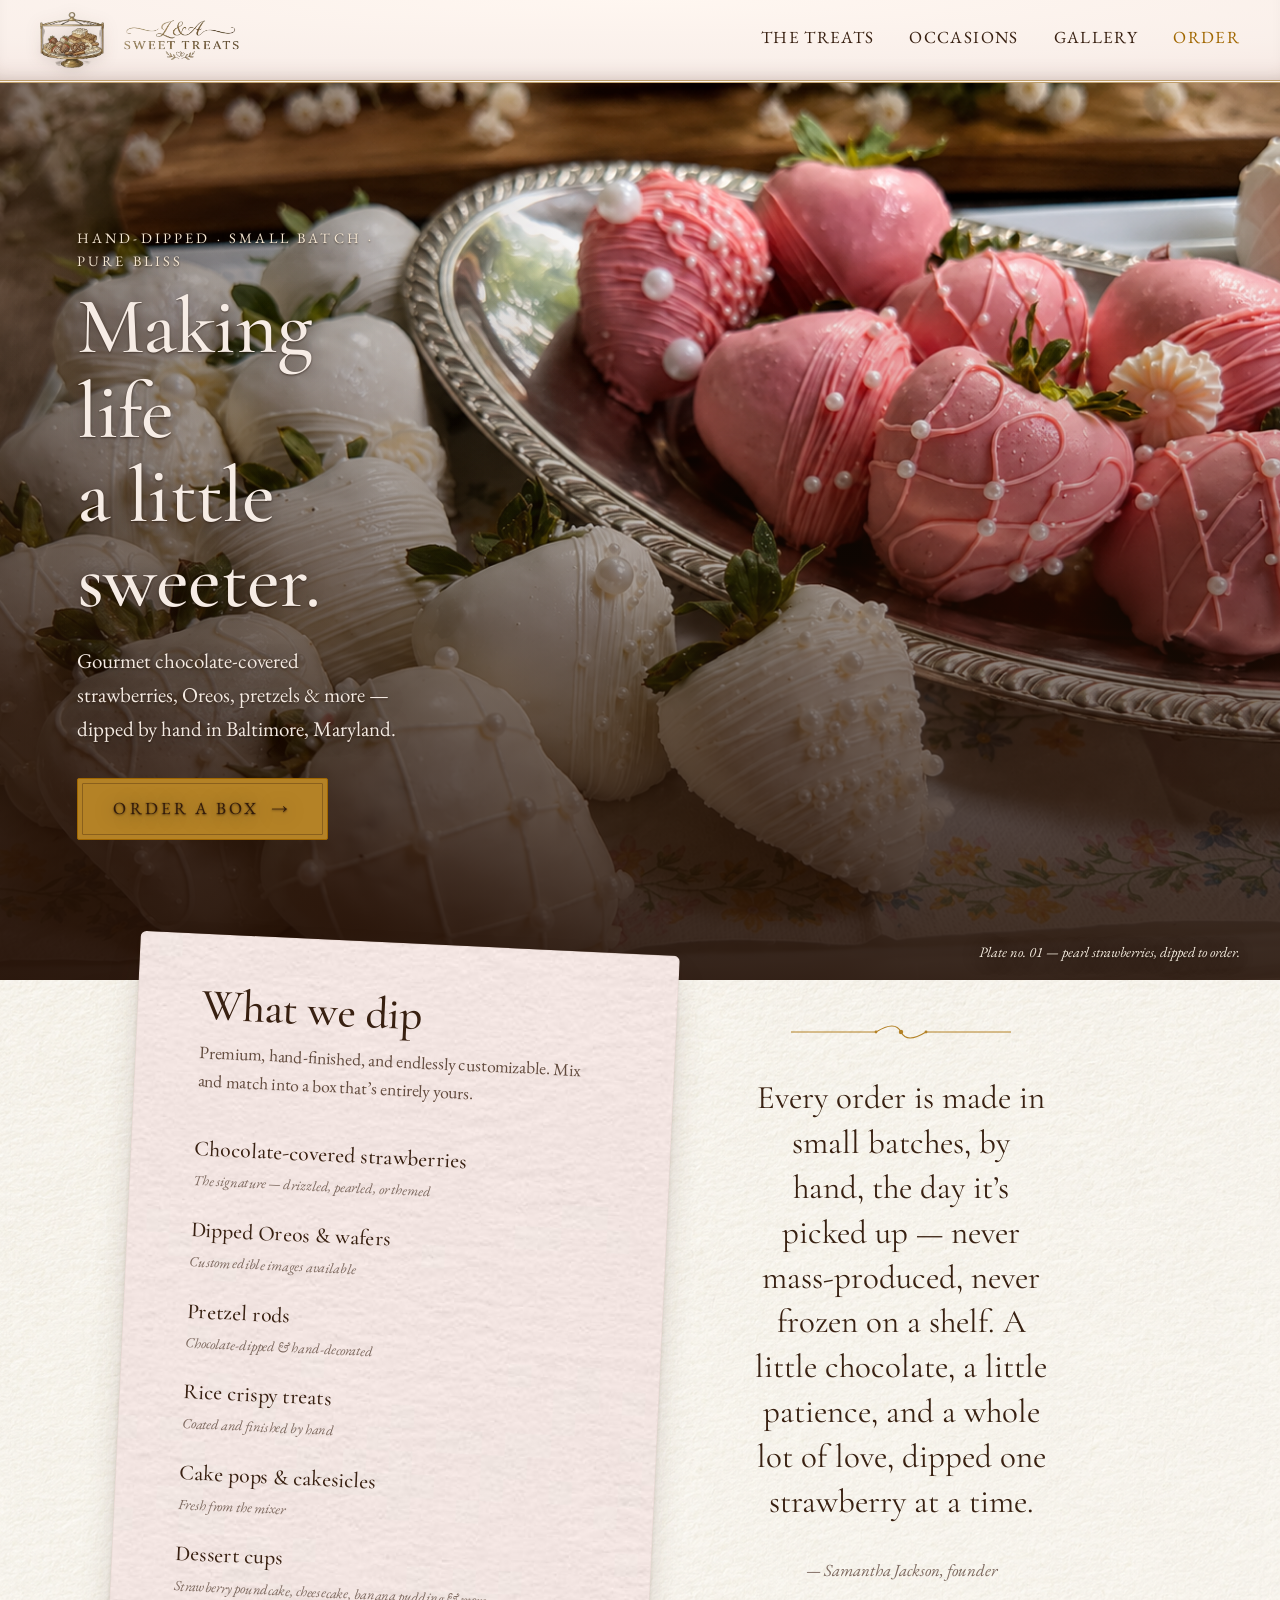
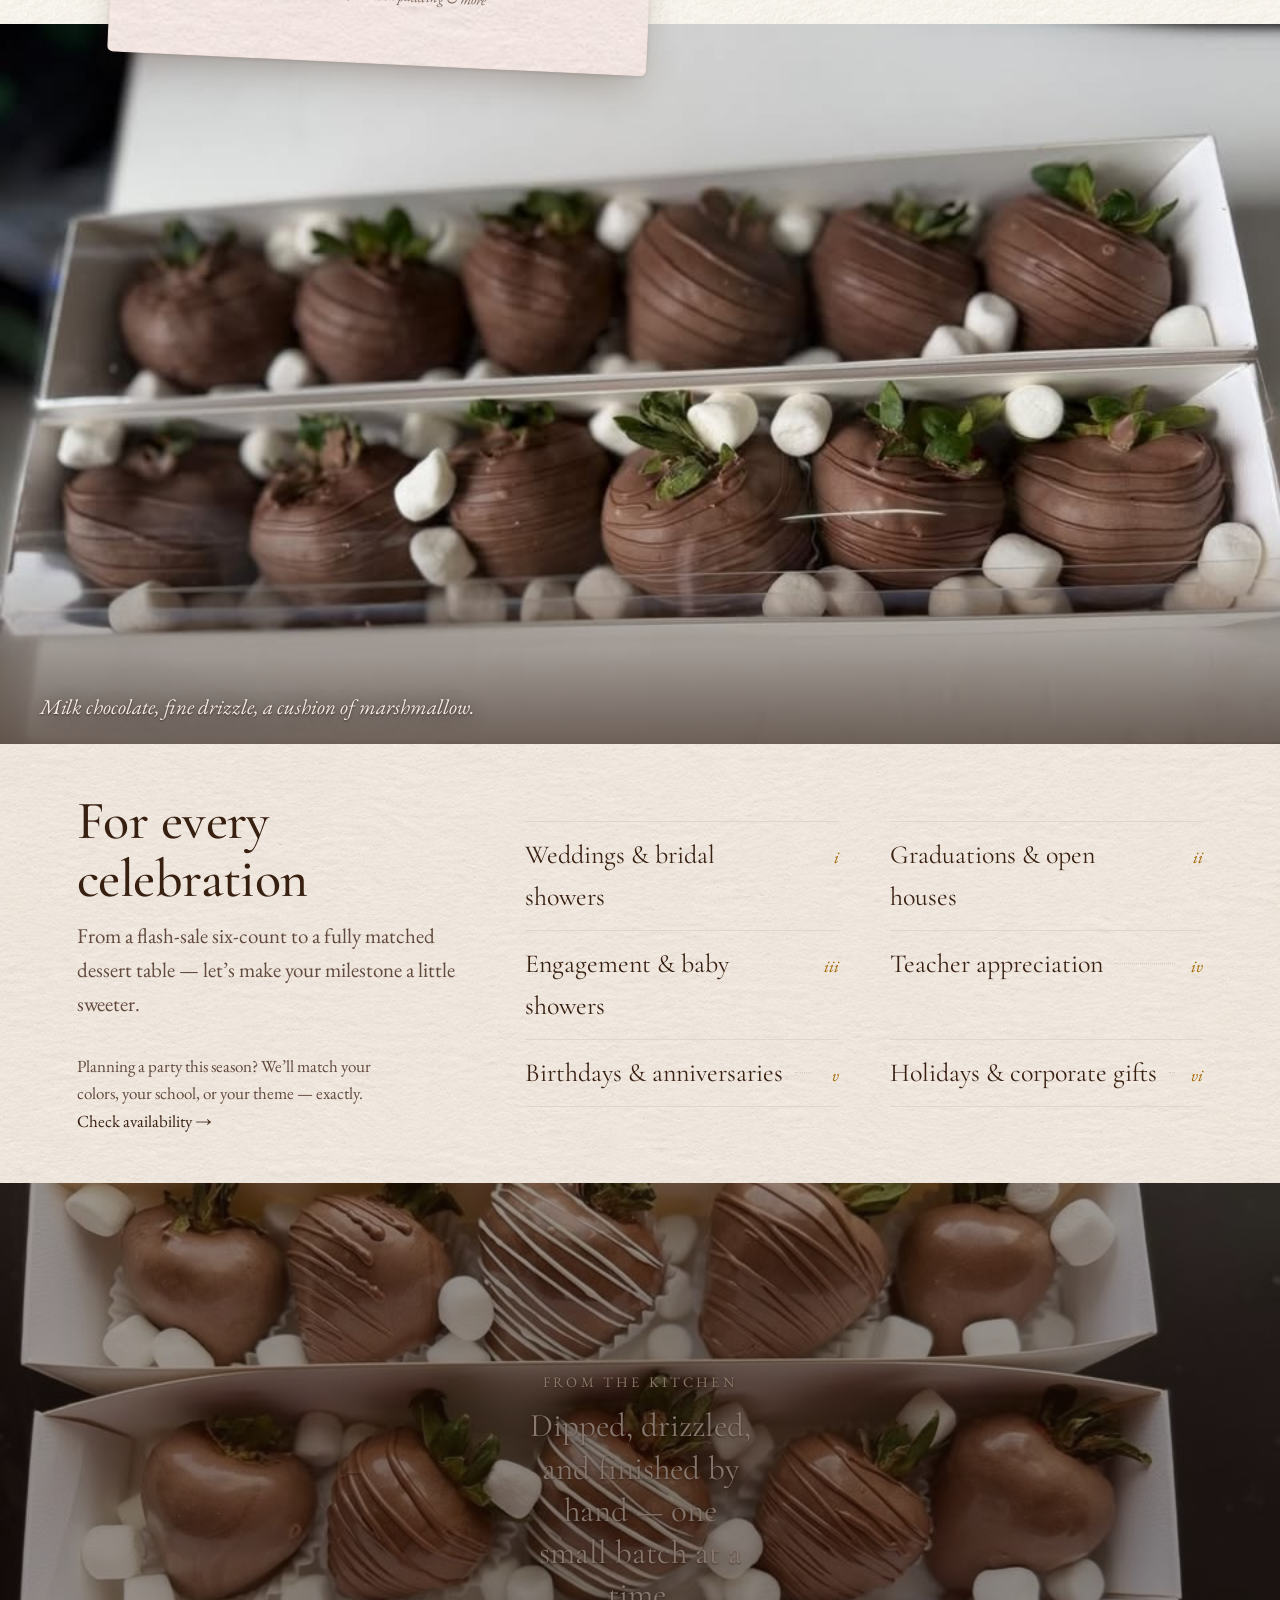
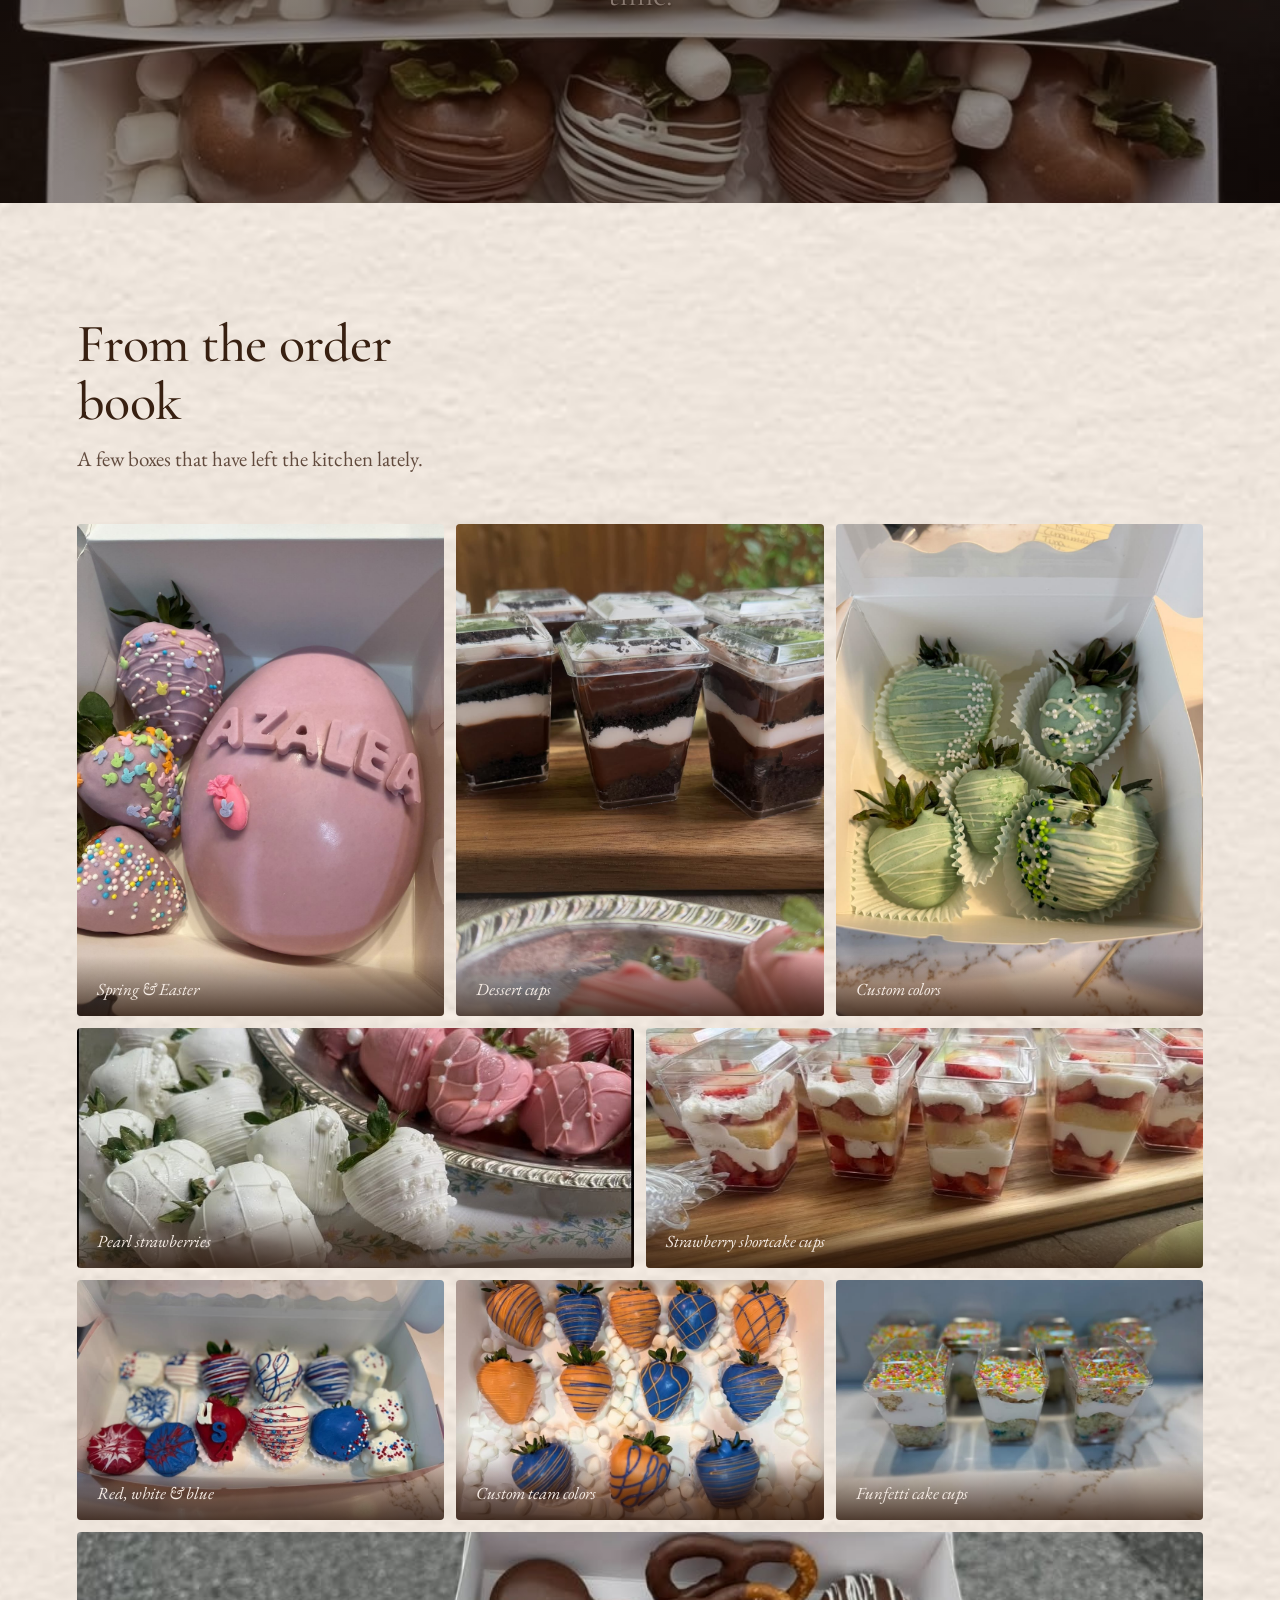
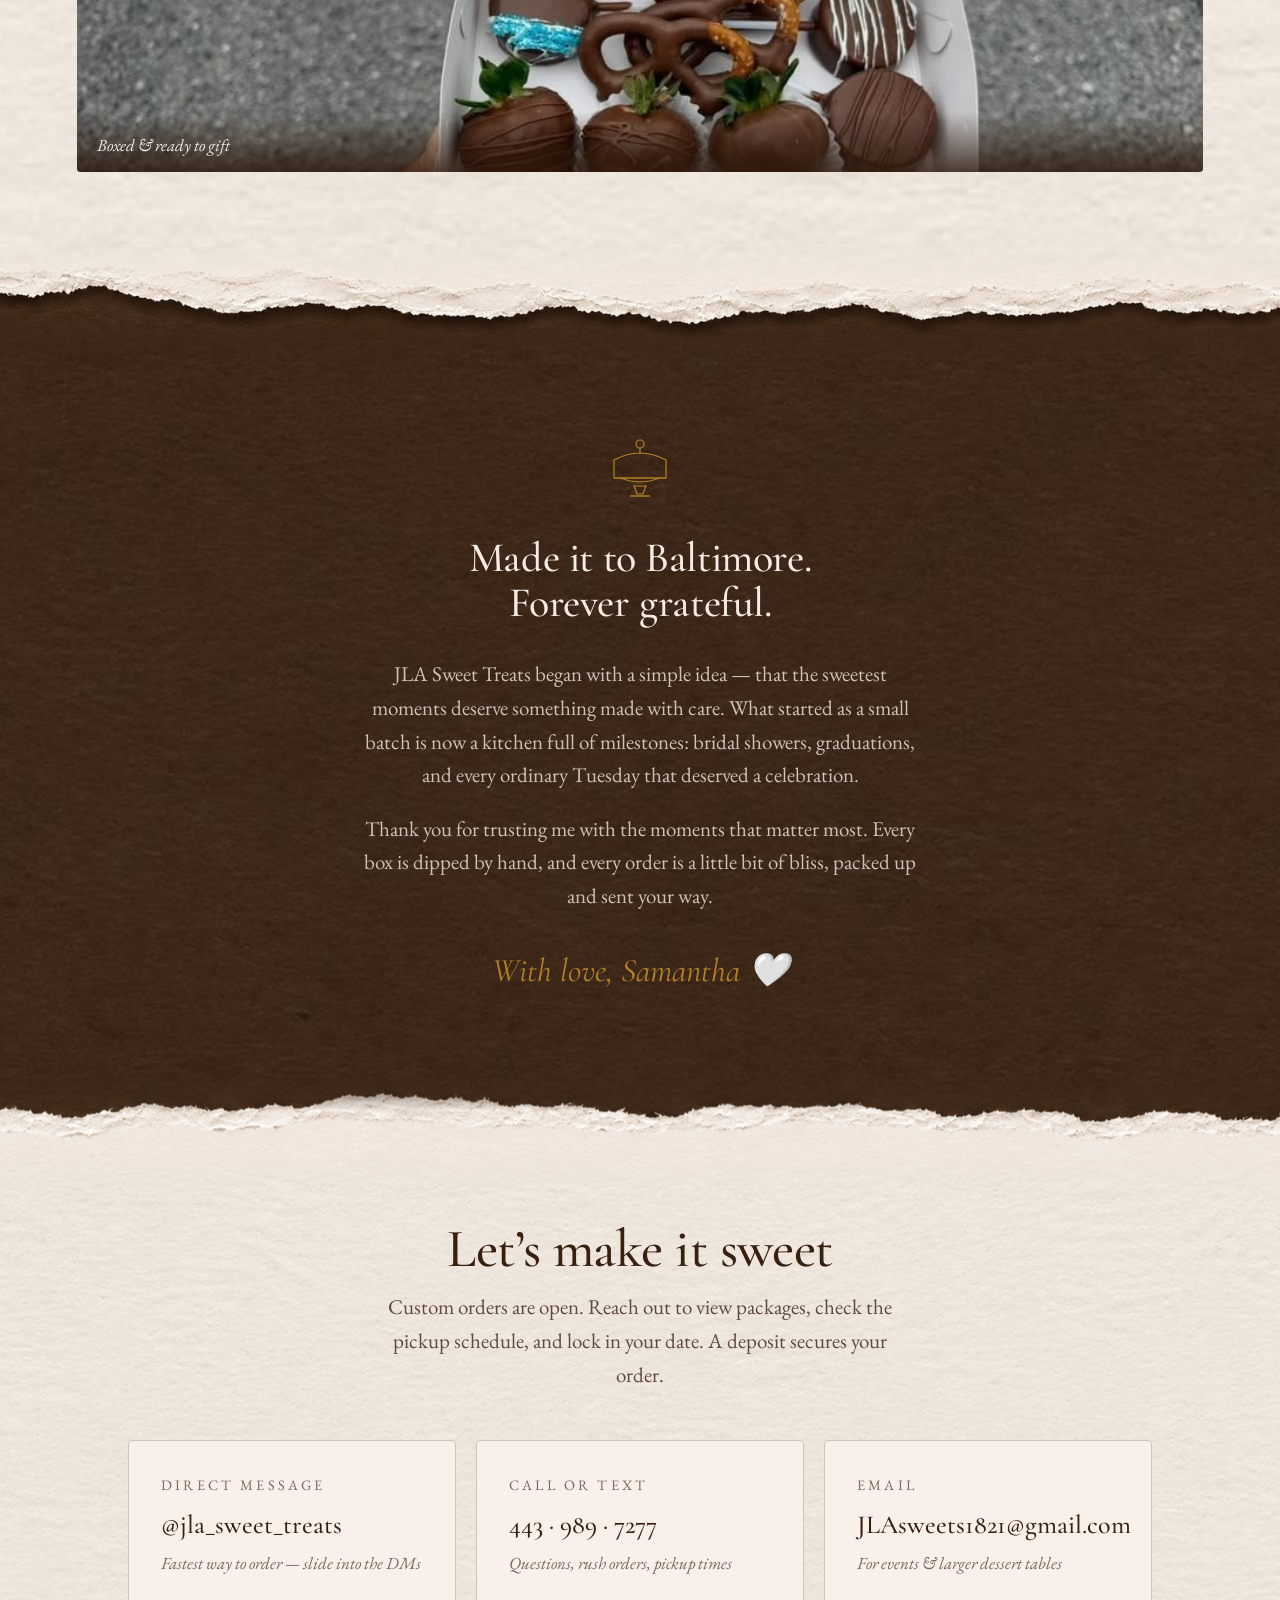
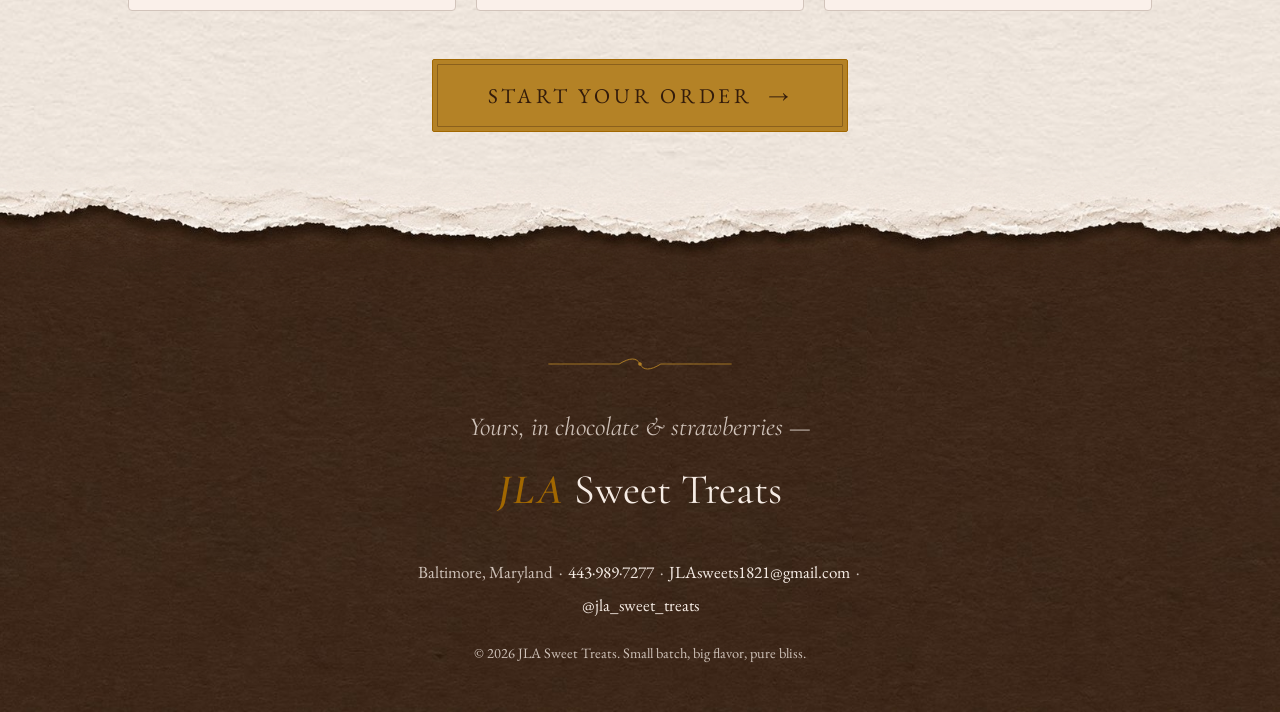
==== commit 55e1f982: "Drop "Dundalk" — list location as Baltimore, Maryland only Co-Authored-By: Claude Opus 4.8 <noreply@" ====
--- a/index.html
+++ b/index.html
@@ -23,7 +23,7 @@
   <!-- ============ NAV · N6 masthead (mobile) → compact sticky bar (desktop) ============ -->
   <header class="masthead" role="banner">
     <p class="masthead__issue">
-      <span class="masthead__place">Baltimore · Dundalk, Maryland</span><span class="masthead__sep"> — </span><span class="masthead__tag">small batches, big flavor</span>
+      <span class="masthead__place">Baltimore, Maryland</span><span class="masthead__sep"> — </span><span class="masthead__tag">small batches, big flavor</span>
     </p>
     <a class="masthead__brand" href="#top" aria-label="JLA Sweet Treats — home">
       <img class="brand-full" src="assets/mobile-logo.png" alt="JLA Sweet Treats" width="634" height="553" fetchpriority="high" />
@@ -306,7 +306,7 @@
       <p class="footer__close">Yours, in chocolate &amp; strawberries —</p>
       <p class="footer__brand"><span class="wordmark__script">JLA</span> Sweet Treats</p>
       <p class="footer__meta">
-        Baltimore · Dundalk, Maryland &nbsp;·&nbsp;
+        Baltimore, Maryland &nbsp;·&nbsp;
         <a class="link" href="tel:+14439897277">443·989·7277</a> &nbsp;·&nbsp;
         <a class="link" href="mailto:JLAsweets1821@gmail.com">JLAsweets1821@gmail.com</a> &nbsp;·&nbsp;
         <a class="link" href="https://www.instagram.com/jla_sweet_treats/" target="_blank" rel="noopener">@jla_sweet_treats</a>
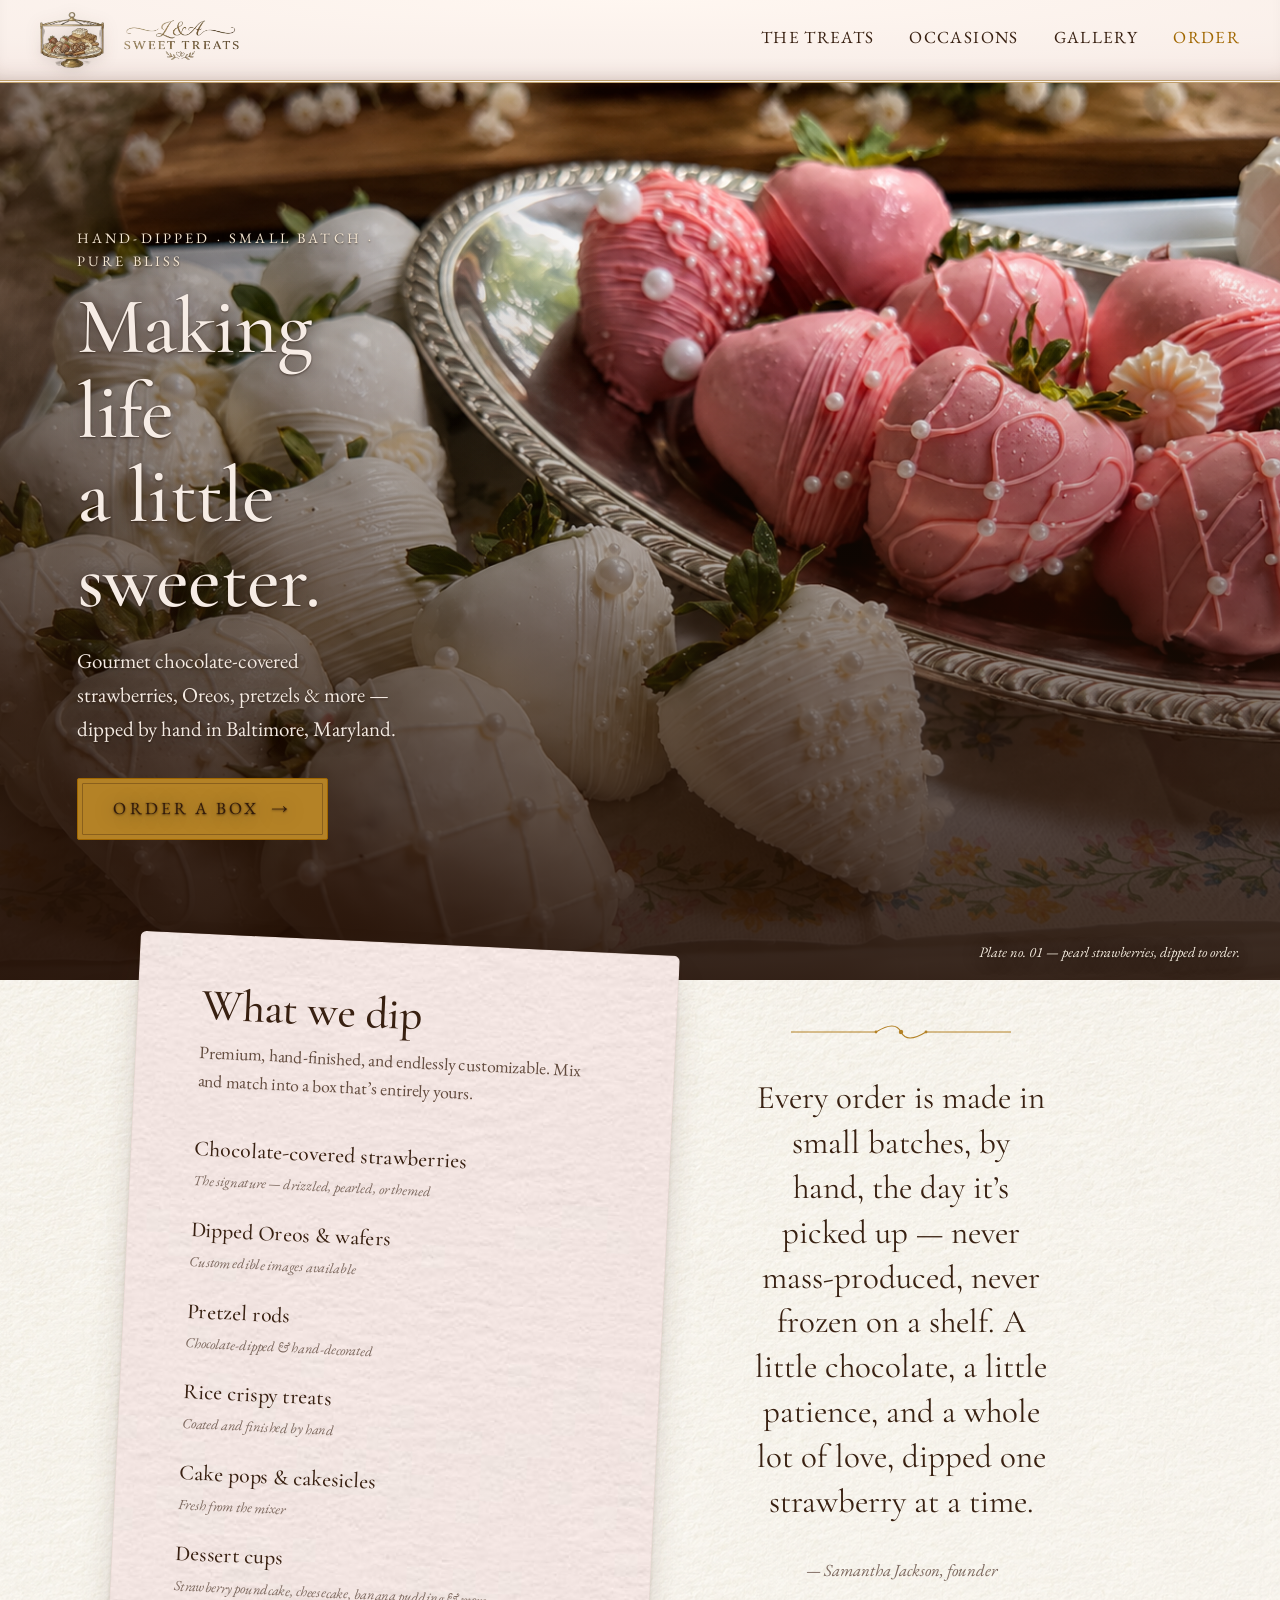
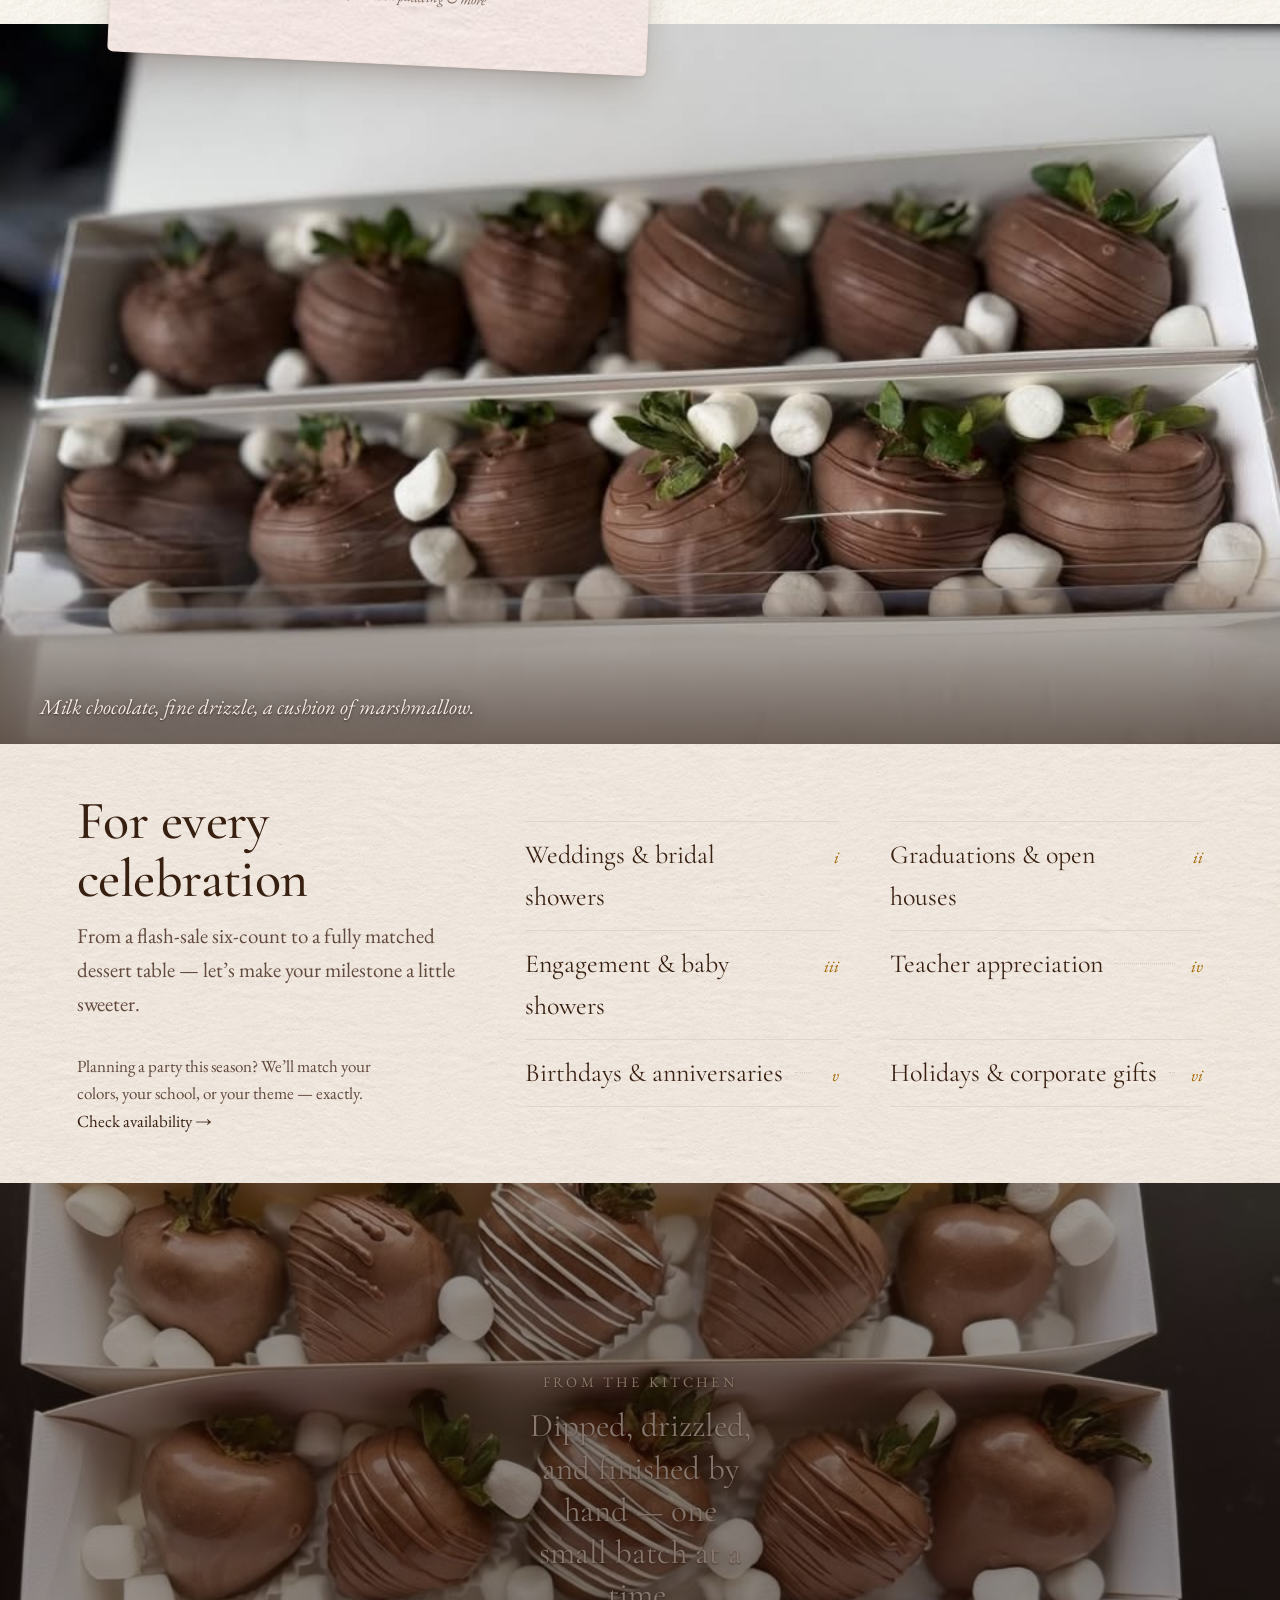
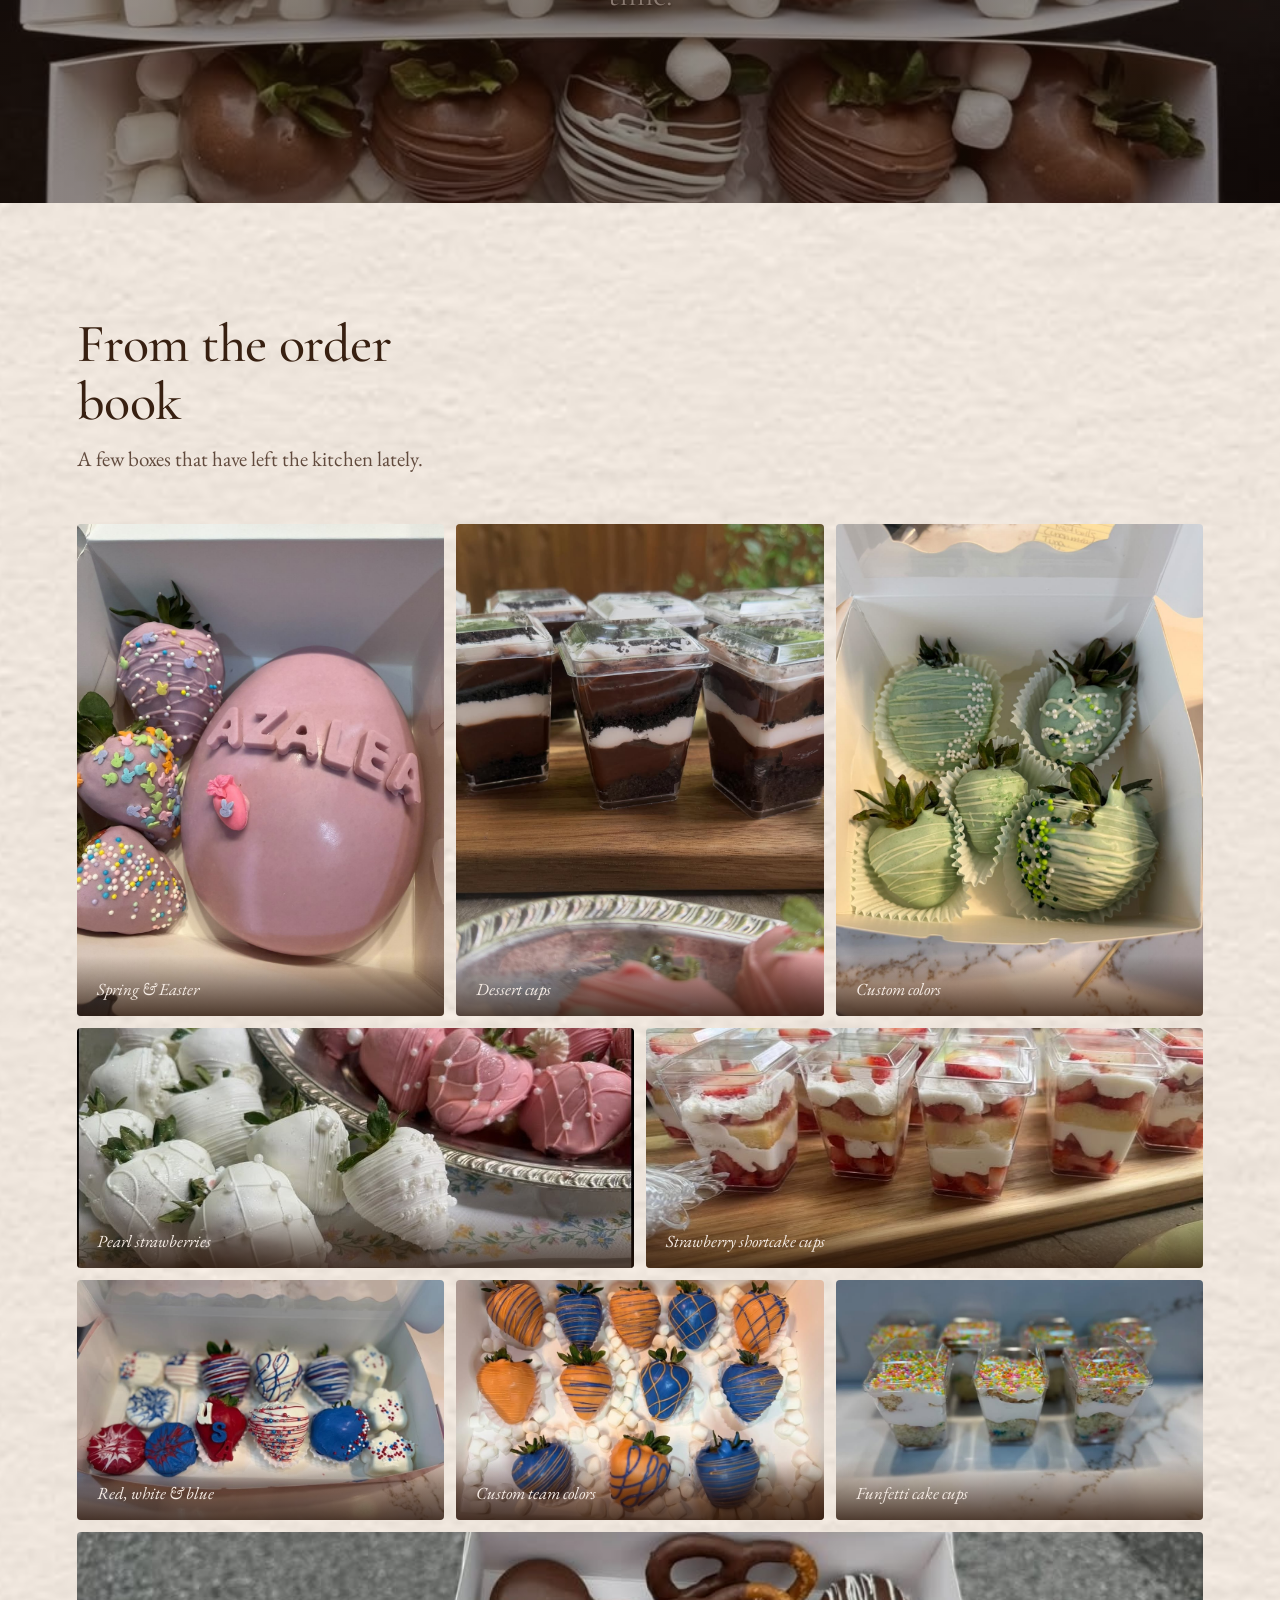
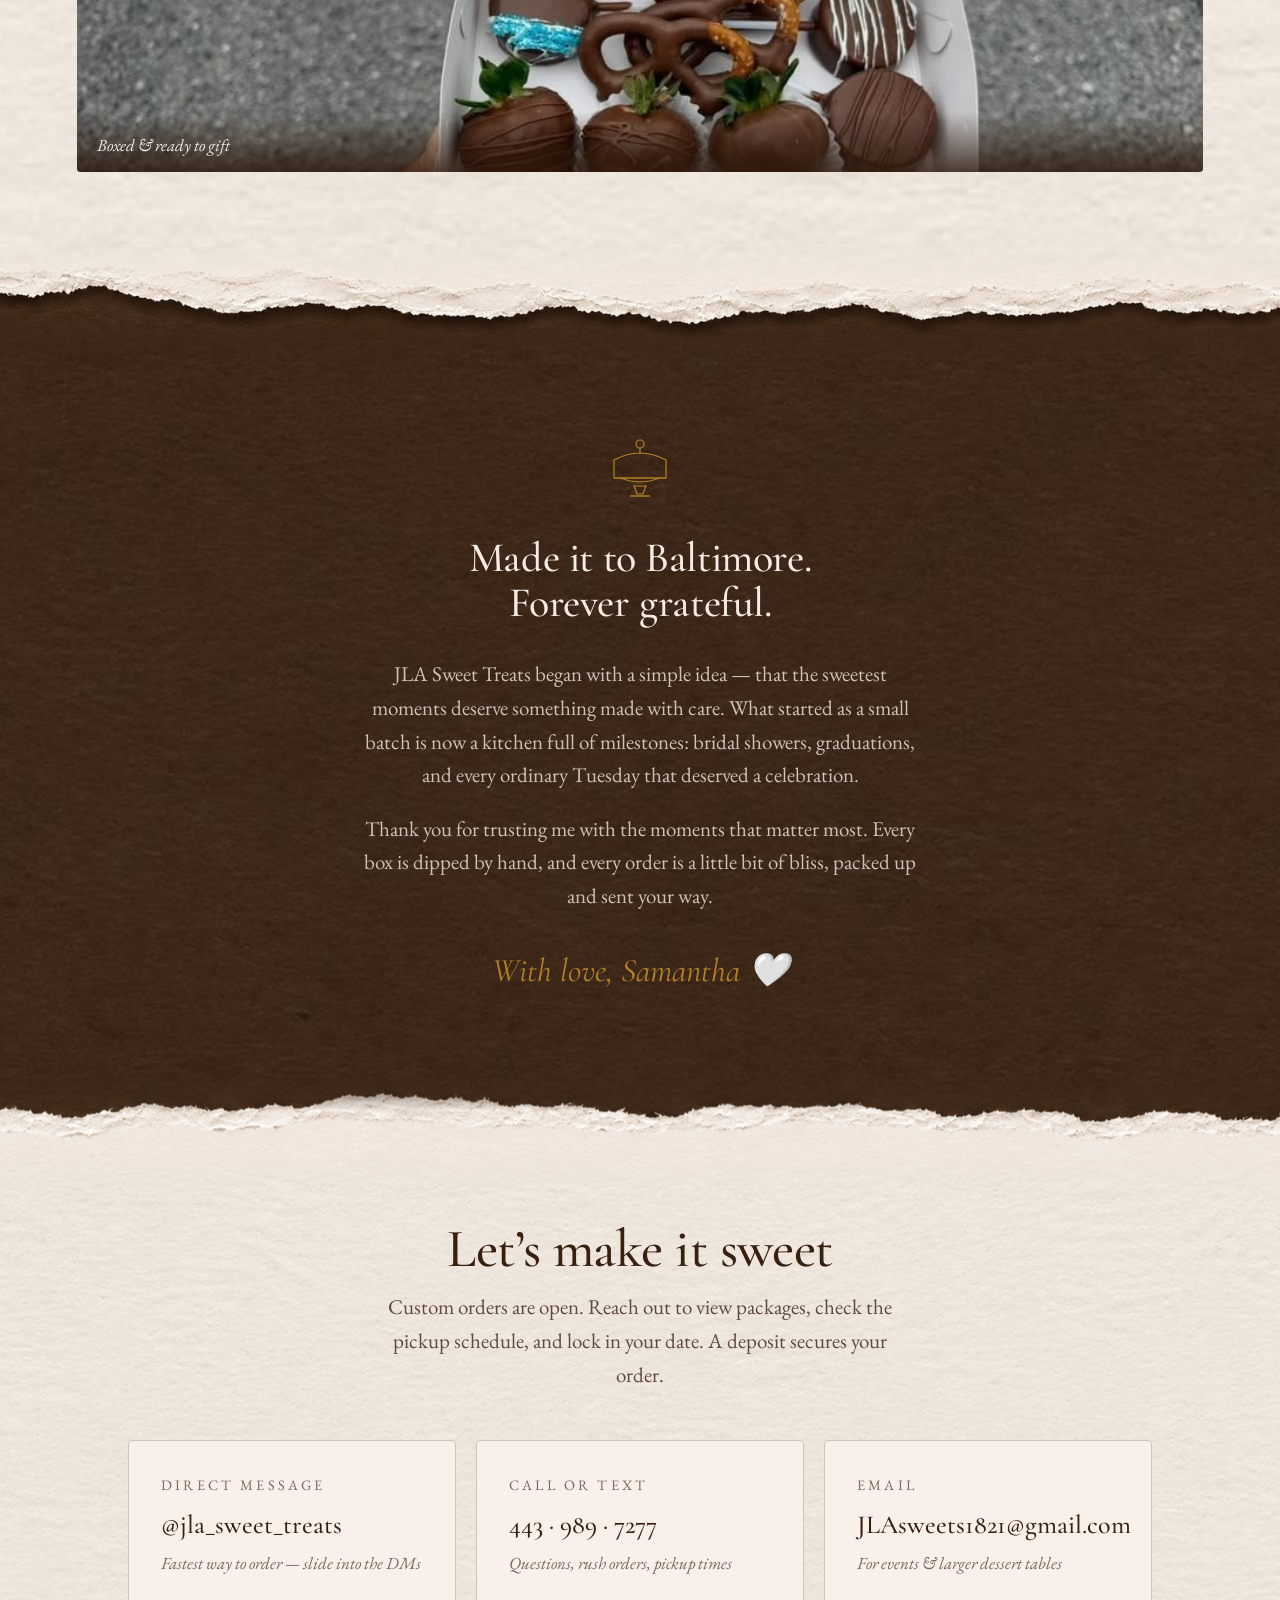
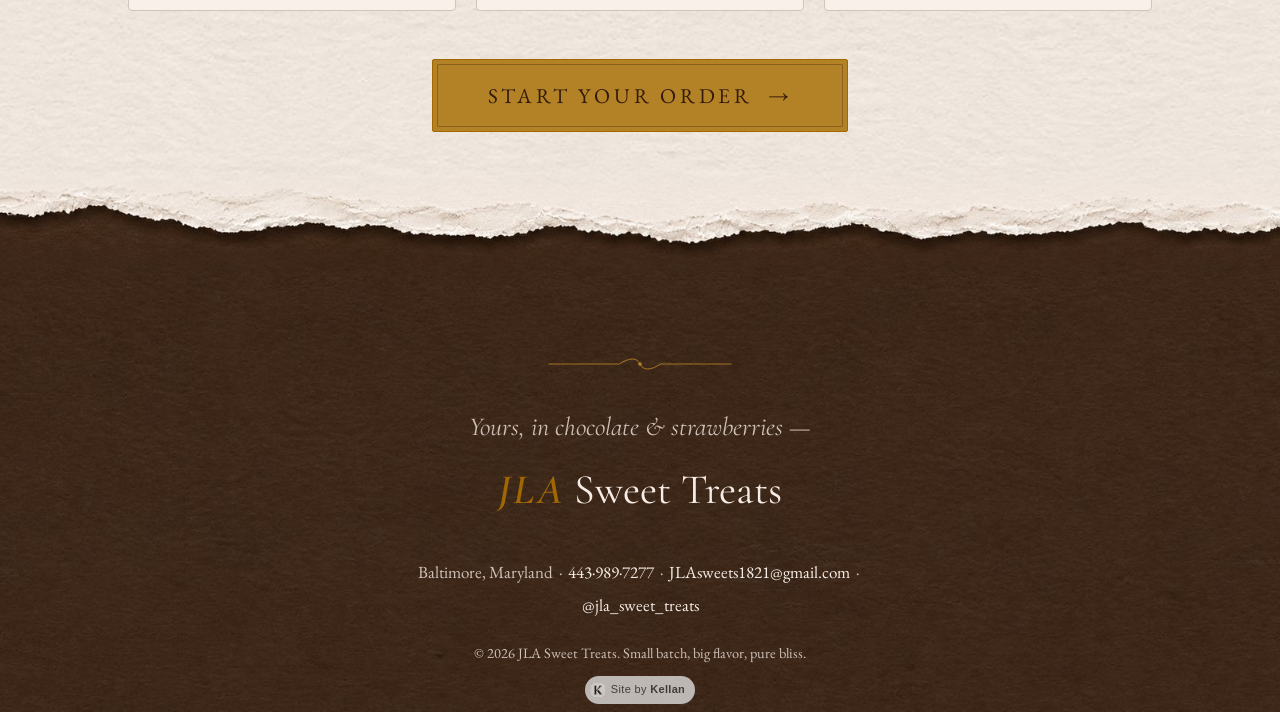
==== commit b4cbe070: "Update index.html" ====
--- a/index.html
+++ b/index.html
@@ -353,3 +353,65 @@
   <script src="js/main.js"></script>
 </body>
 </html>
+
+<!-- ============================================================
+     KELLAN AGENCY BADGE — paste before </body>
+     Change data-theme="light" or data-theme="dark" on the <a> tag
+     ============================================================ -->
+<style>
+  #kellan-badge-wrap {
+    position: relative;
+    height: 0;
+    width: 100%;
+    display: flex;
+    justify-content: center;
+    pointer-events: none;
+    overflow: visible;
+  }
+  #kellan-badge {
+    position: absolute;
+    top: -36px;
+    pointer-events: auto;
+    display: inline-flex;
+    align-items: center;
+    gap: 6px;
+    padding: 5px 10px 5px 6px;
+    border-radius: 999px;
+    text-decoration: none;
+    font-family: -apple-system, BlinkMacSystemFont, 'Segoe UI', sans-serif;
+    font-size: 11px;
+    font-weight: 500;
+    letter-spacing: 0.03em;
+    opacity: 0.75;
+    transition: opacity 0.2s;
+  }
+  #kellan-badge:hover { opacity: 1; }
+  #kellan-badge img {
+    width: 14px;
+    height: 14px;
+    border-radius: 3px;
+    display: block;
+    flex-shrink: 0;
+  }
+  /* Light theme */
+  #kellan-badge[data-theme="light"] {
+    background: #e8e8e8;
+    color: #444;
+  }
+  #kellan-badge[data-theme="light"] .k-dark { display: none; }
+  /* Dark theme */
+  #kellan-badge[data-theme="dark"] {
+    background: #222;
+    color: #aaa;
+  }
+  #kellan-badge[data-theme="dark"] .k-light { display: none; }
+</style>
+
+<div id="kellan-badge-wrap">
+  <!-- CHANGE data-theme TO "light" OR "dark" -->
+  <a id="kellan-badge" data-theme="light" href="https://getkellan.com" target="_blank" rel="noopener">
+    <img class="k-light" src="[data-uri]" alt="Kellan">
+    <img class="k-dark"  src="[data-uri]"  alt="Kellan">
+    <span>Site by <strong>Kellan</strong></span>
+  </a>
+</div>
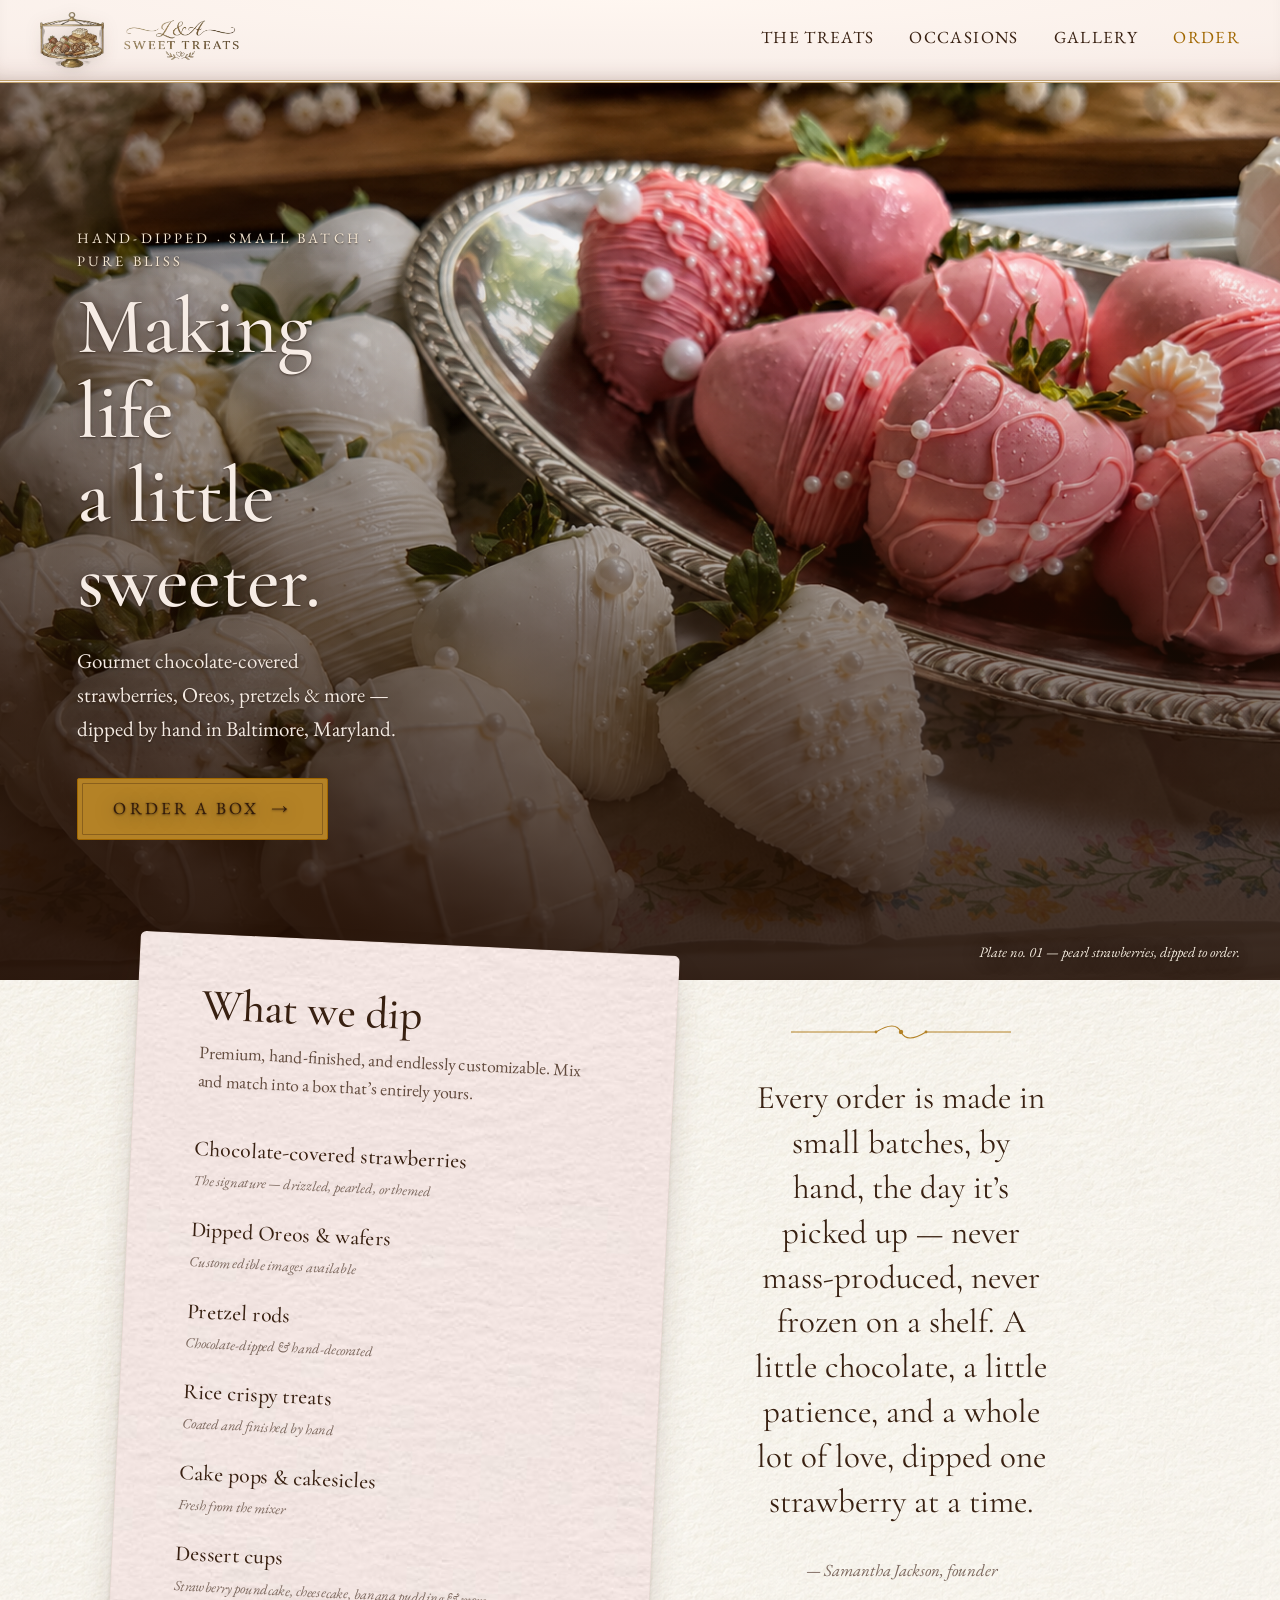
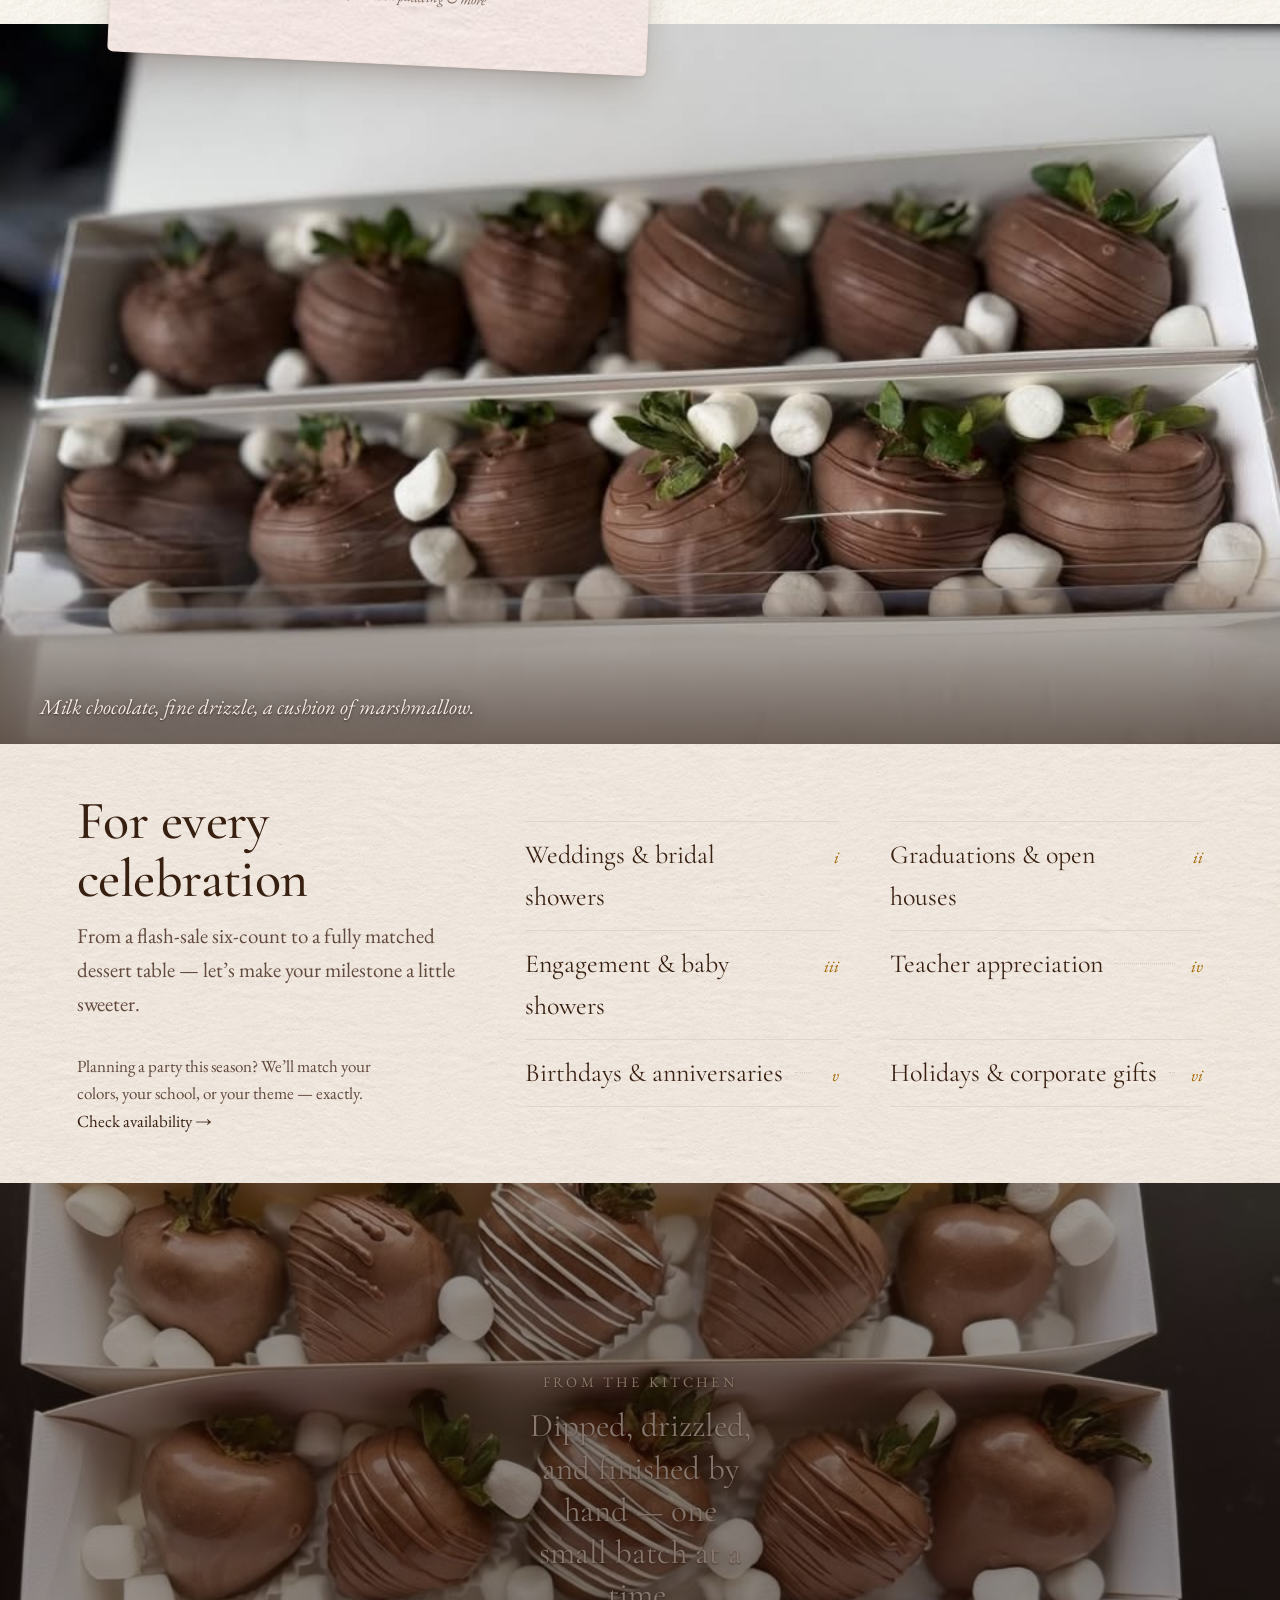
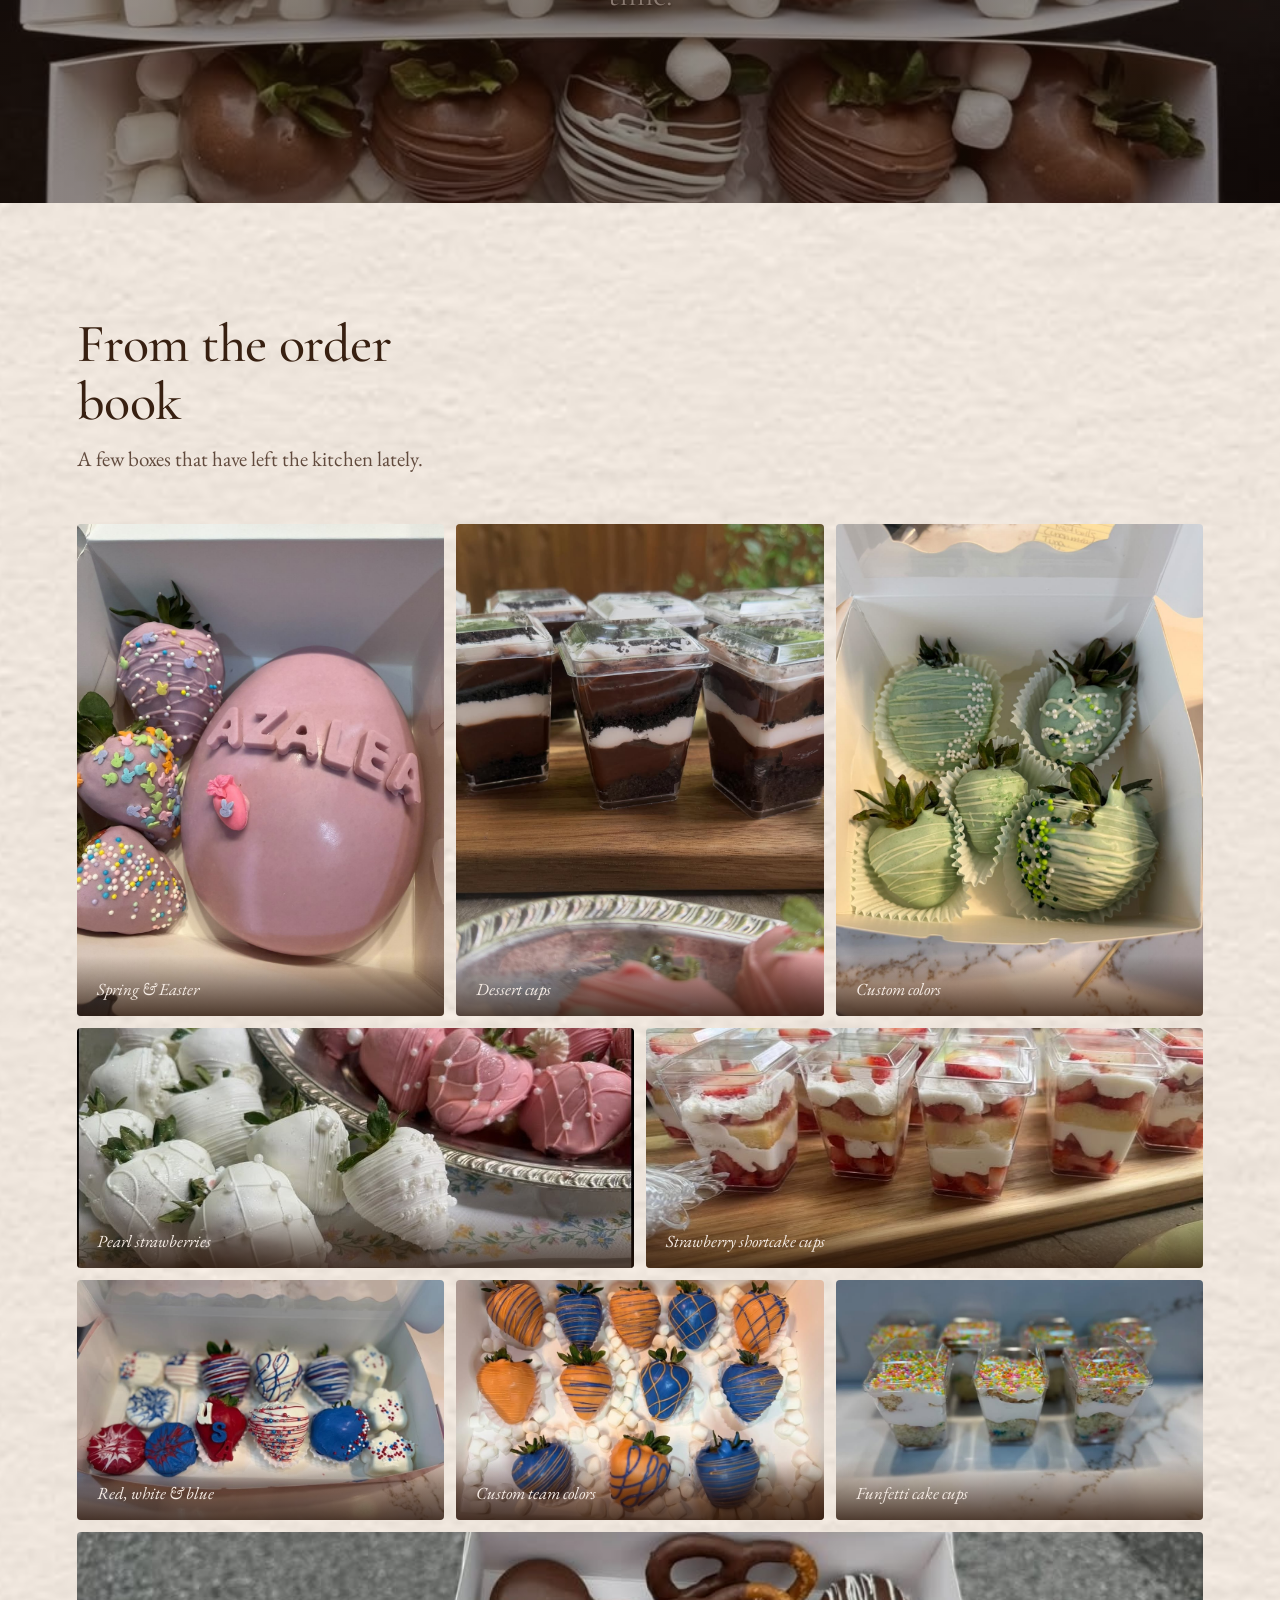
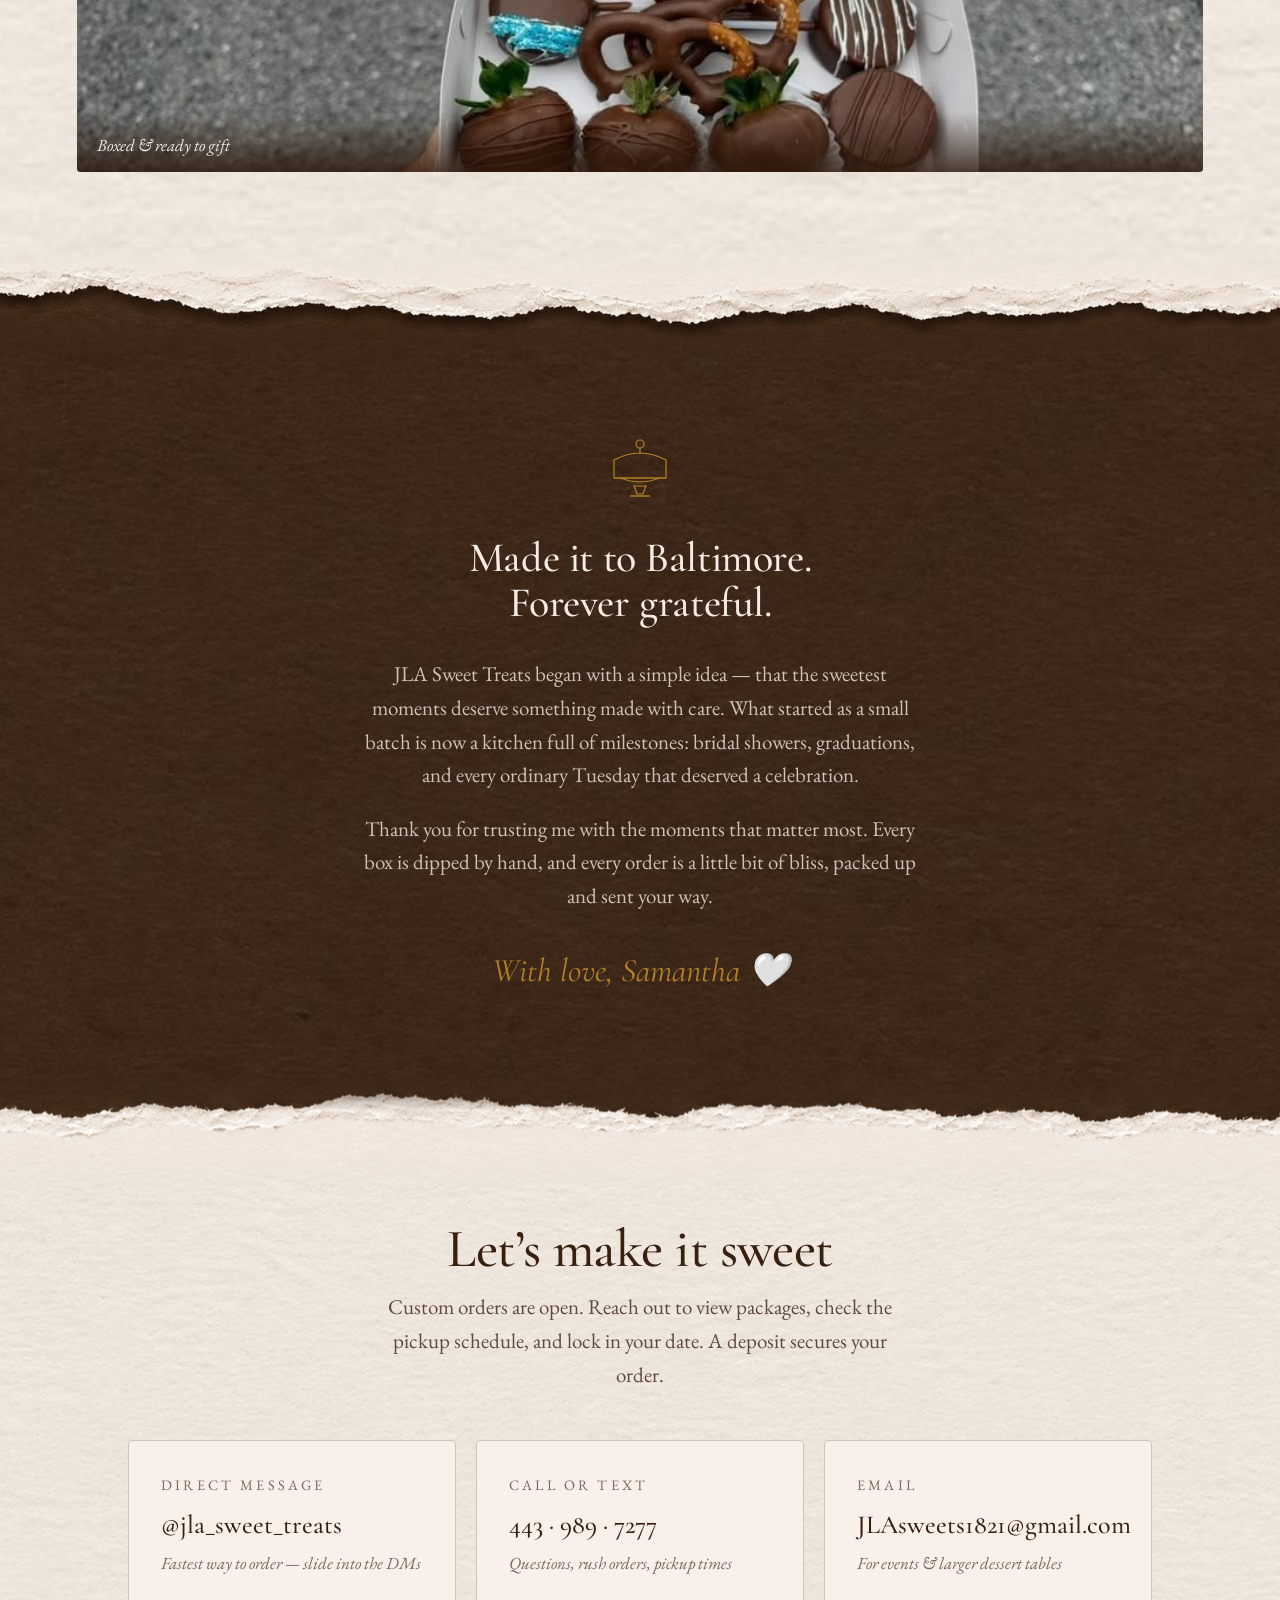
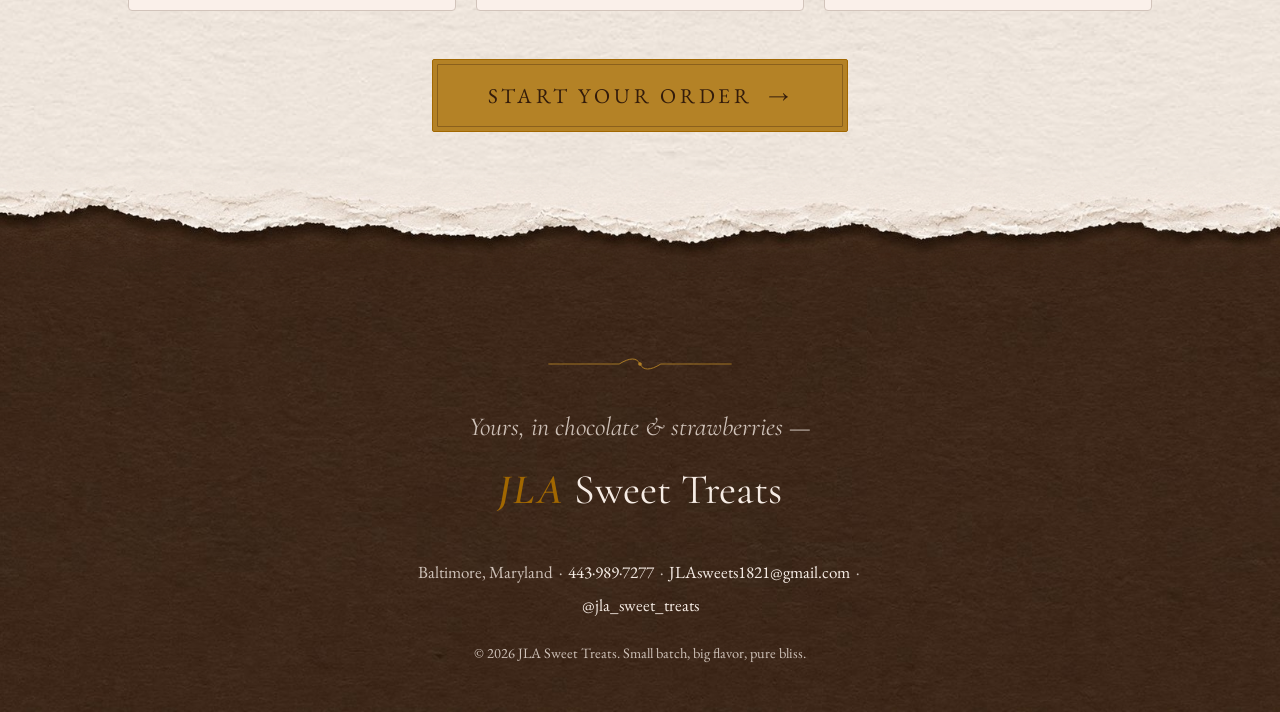
==== commit 10bd326e: "Update fmt.Println message from 'Hello' to 'Goodbye'" ====
--- a/index.html
+++ b/index.html
@@ -354,64 +354,3 @@
 </body>
 </html>
 
-<!-- ============================================================
-     KELLAN AGENCY BADGE — paste before </body>
-     Change data-theme="light" or data-theme="dark" on the <a> tag
-     ============================================================ -->
-<style>
-  #kellan-badge-wrap {
-    position: relative;
-    height: 0;
-    width: 100%;
-    display: flex;
-    justify-content: center;
-    pointer-events: none;
-    overflow: visible;
-  }
-  #kellan-badge {
-    position: absolute;
-    top: -36px;
-    pointer-events: auto;
-    display: inline-flex;
-    align-items: center;
-    gap: 6px;
-    padding: 5px 10px 5px 6px;
-    border-radius: 999px;
-    text-decoration: none;
-    font-family: -apple-system, BlinkMacSystemFont, 'Segoe UI', sans-serif;
-    font-size: 11px;
-    font-weight: 500;
-    letter-spacing: 0.03em;
-    opacity: 0.75;
-    transition: opacity 0.2s;
-  }
-  #kellan-badge:hover { opacity: 1; }
-  #kellan-badge img {
-    width: 14px;
-    height: 14px;
-    border-radius: 3px;
-    display: block;
-    flex-shrink: 0;
-  }
-  /* Light theme */
-  #kellan-badge[data-theme="light"] {
-    background: #e8e8e8;
-    color: #444;
-  }
-  #kellan-badge[data-theme="light"] .k-dark { display: none; }
-  /* Dark theme */
-  #kellan-badge[data-theme="dark"] {
-    background: #222;
-    color: #aaa;
-  }
-  #kellan-badge[data-theme="dark"] .k-light { display: none; }
-</style>
-
-<div id="kellan-badge-wrap">
-  <!-- CHANGE data-theme TO "light" OR "dark" -->
-  <a id="kellan-badge" data-theme="light" href="https://getkellan.com" target="_blank" rel="noopener">
-    <img class="k-light" src="[data-uri]" alt="Kellan">
-    <img class="k-dark"  src="[data-uri]"  alt="Kellan">
-    <span>Site by <strong>Kellan</strong></span>
-  </a>
-</div>
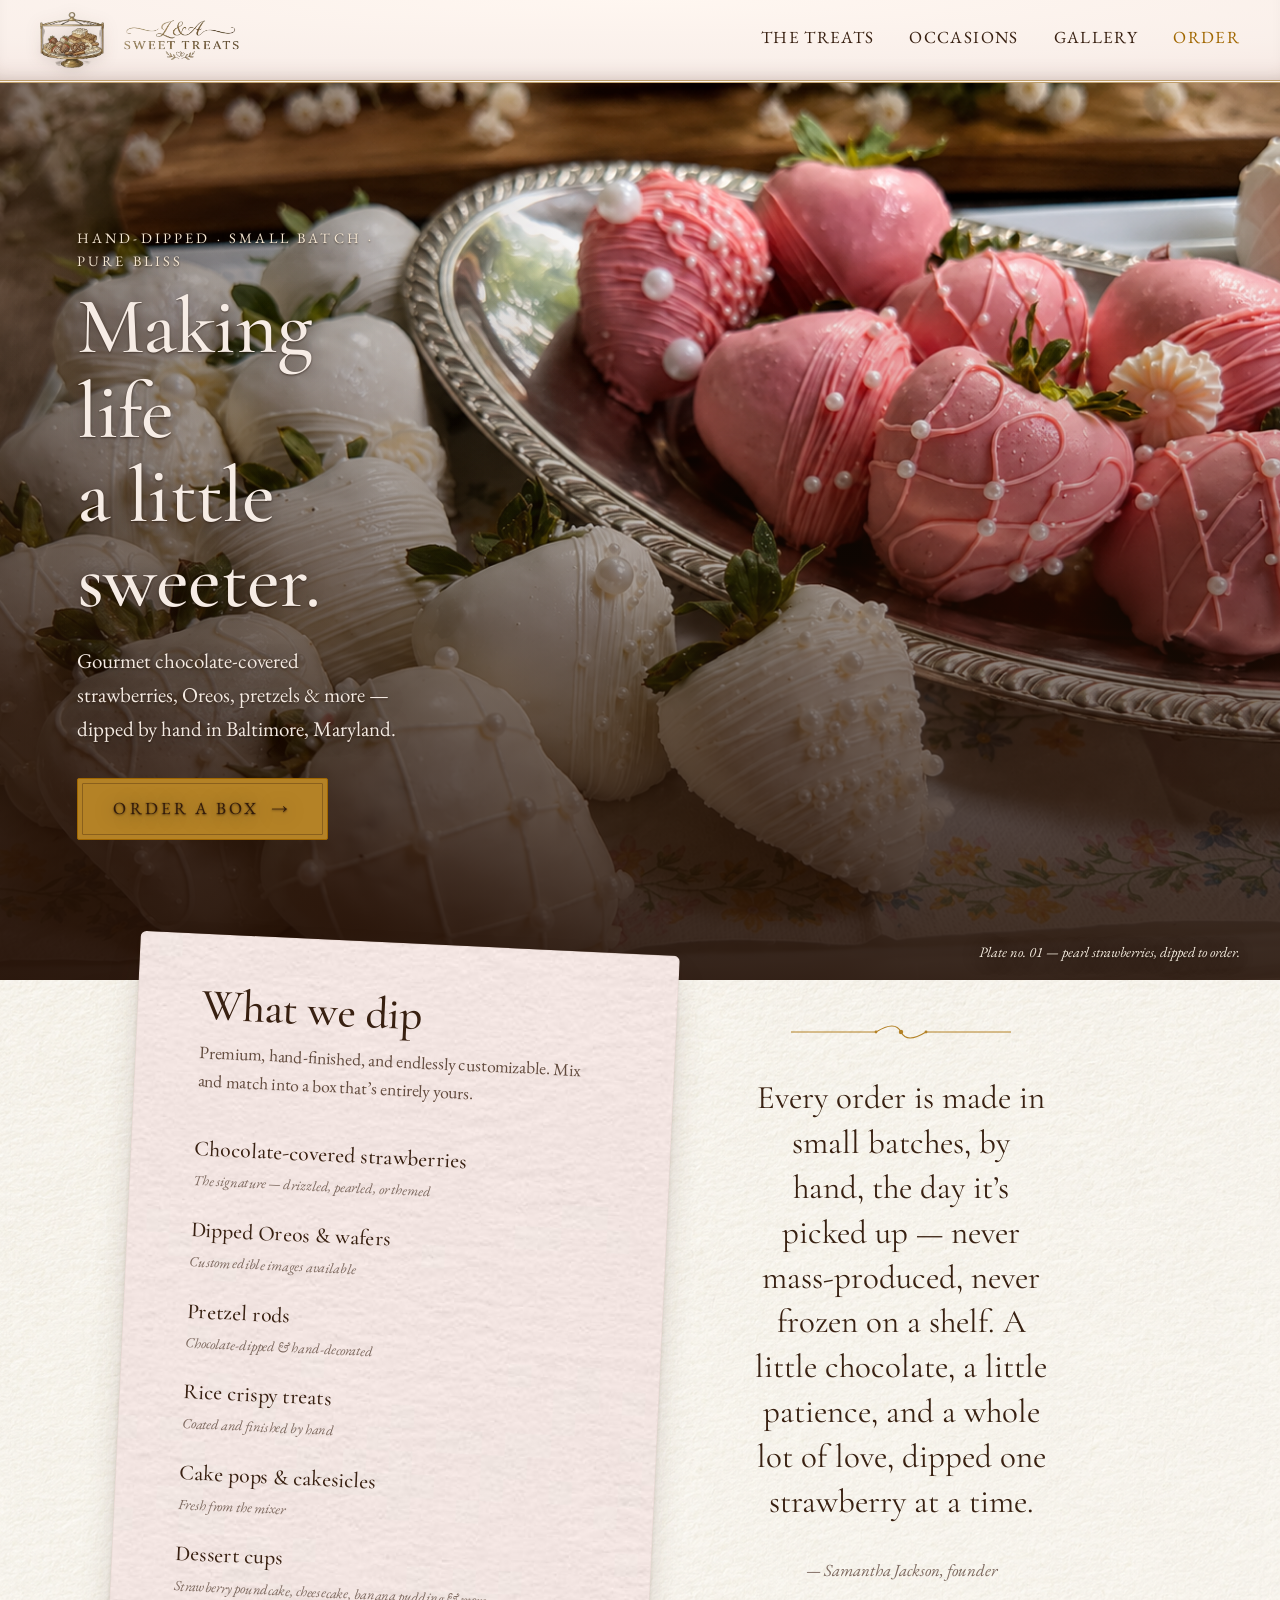
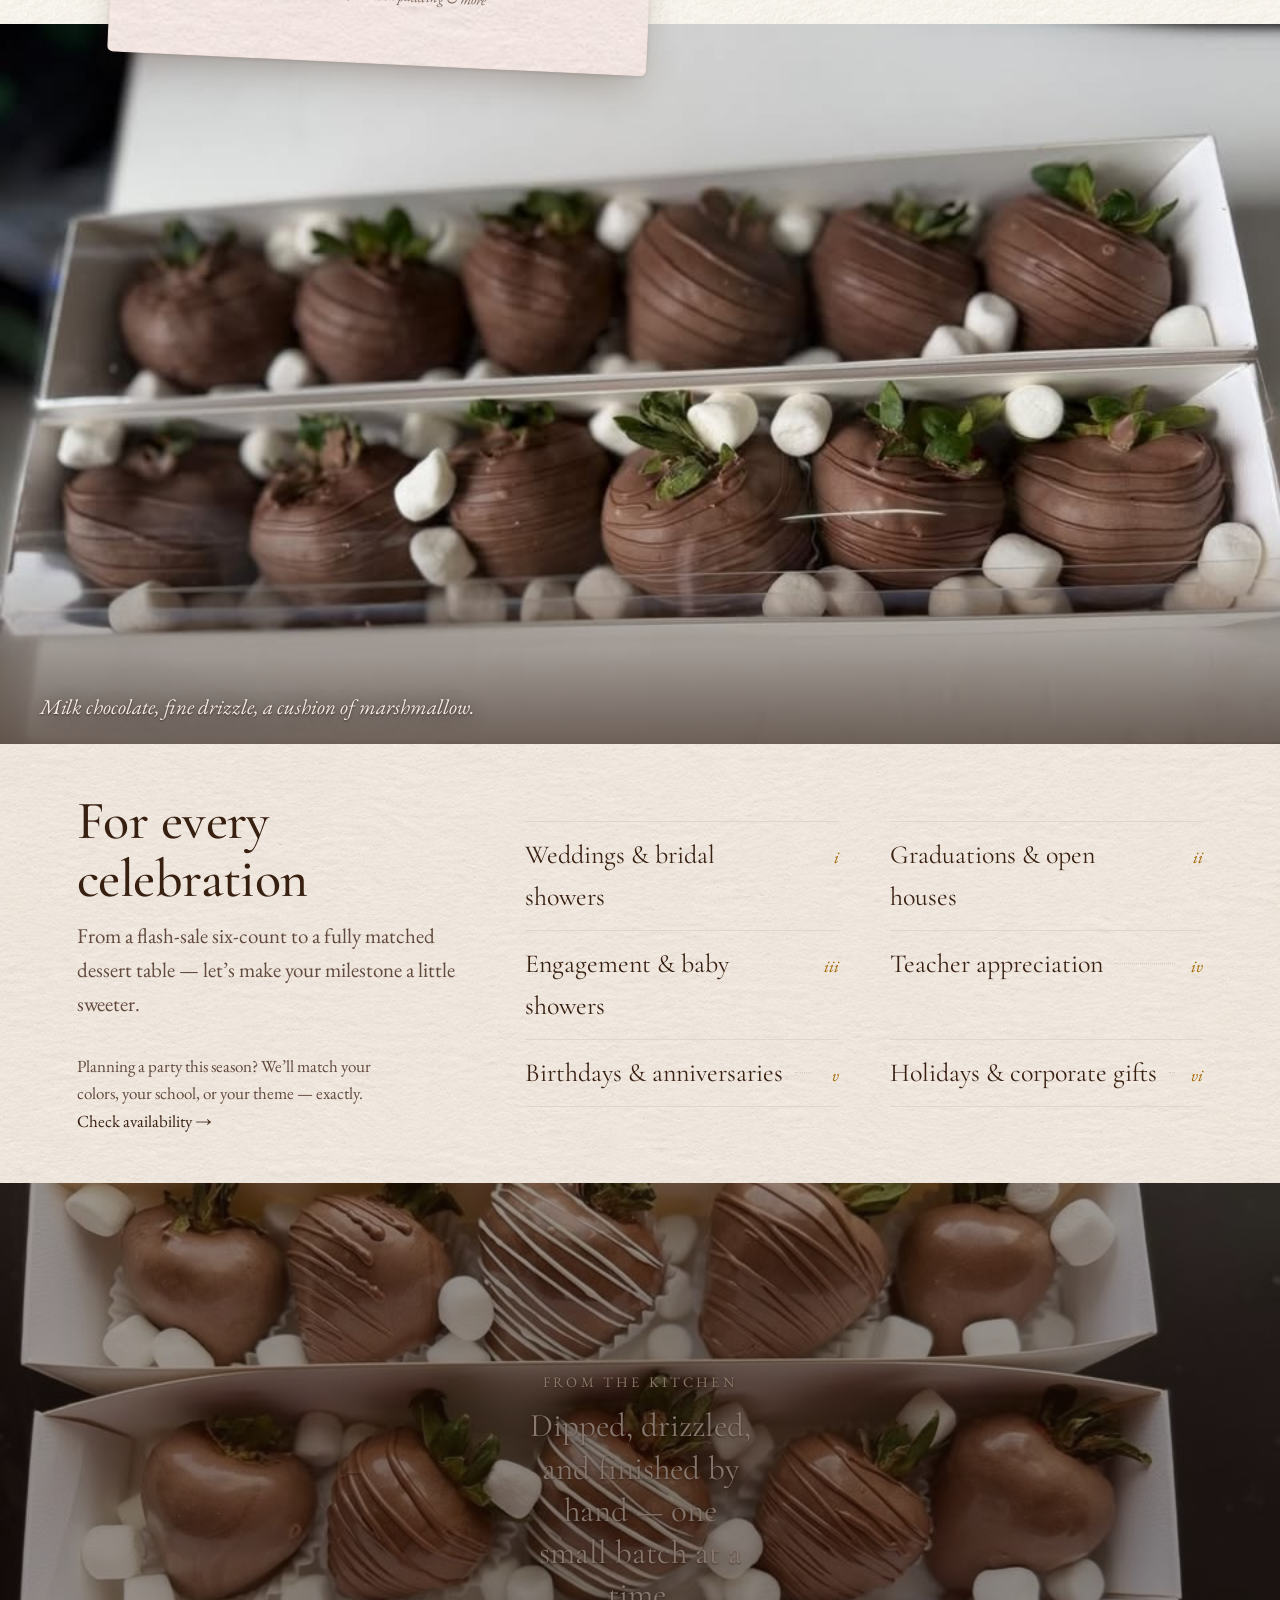
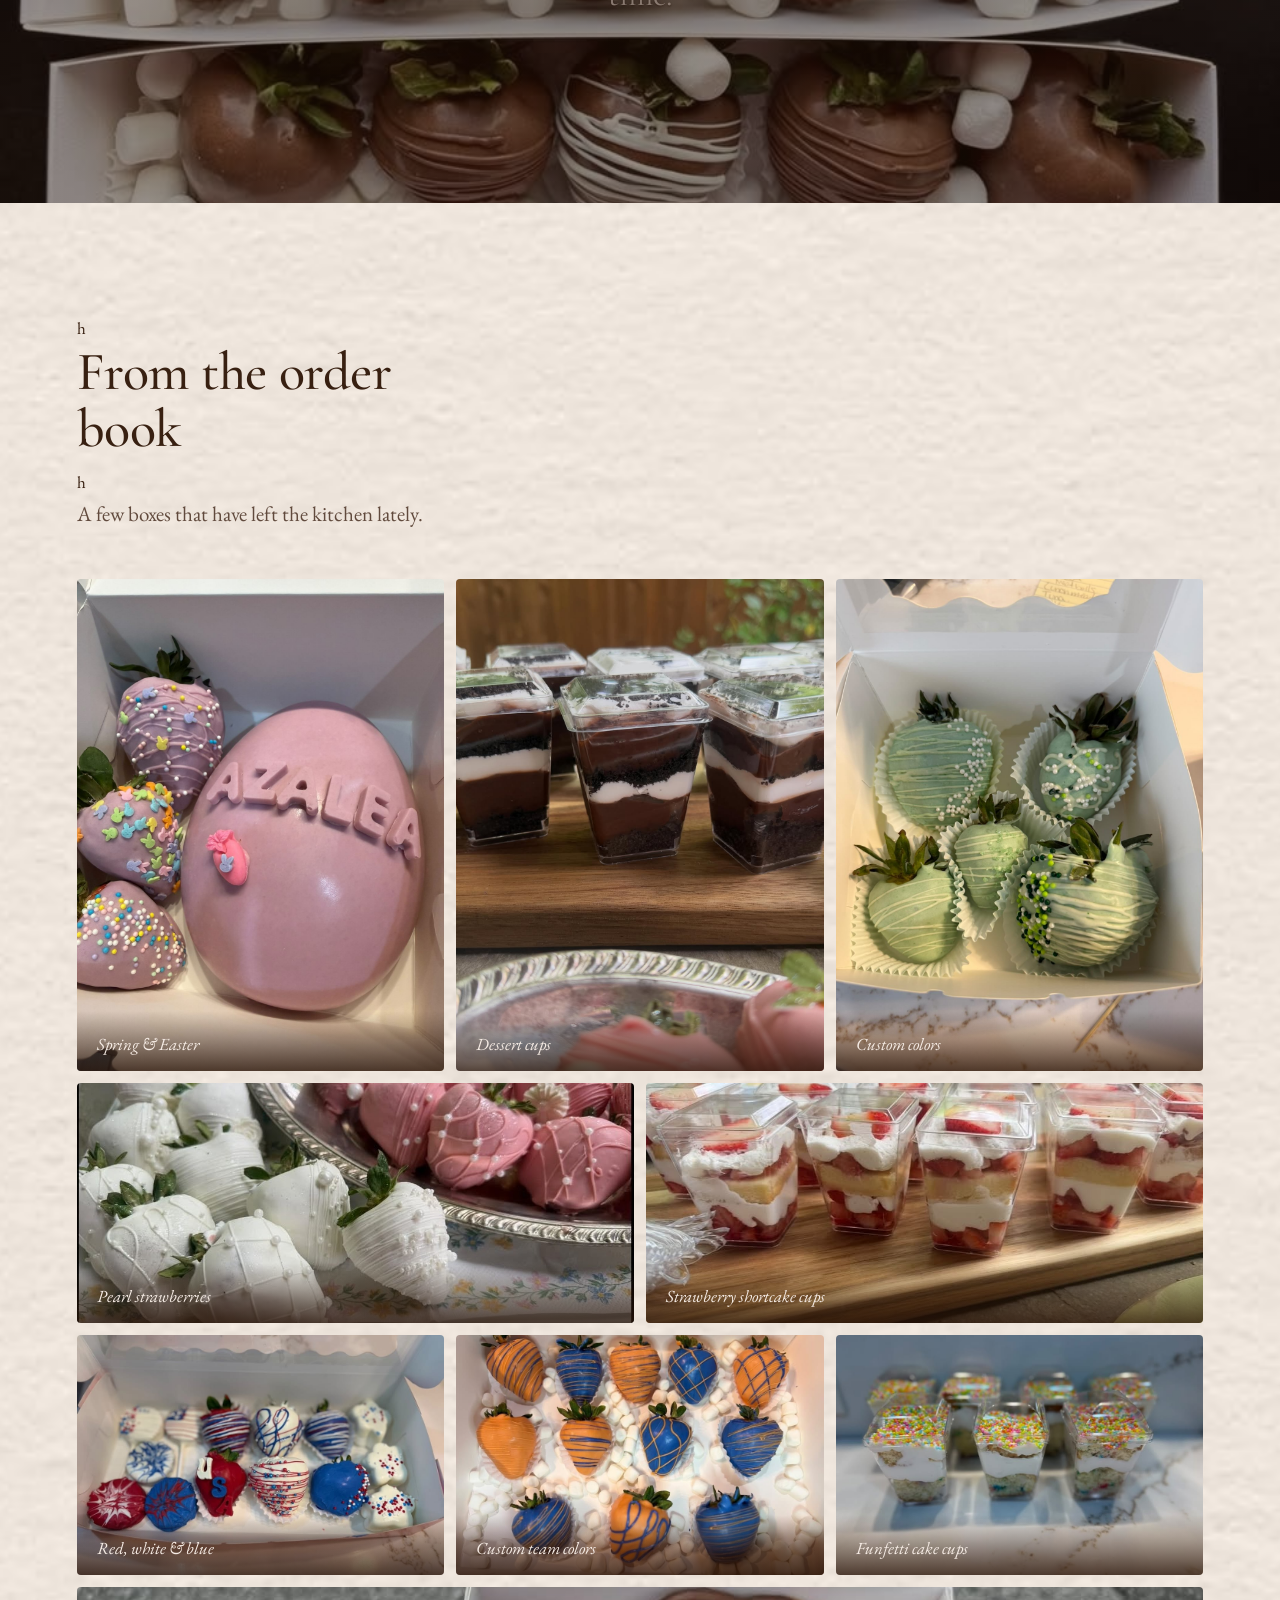
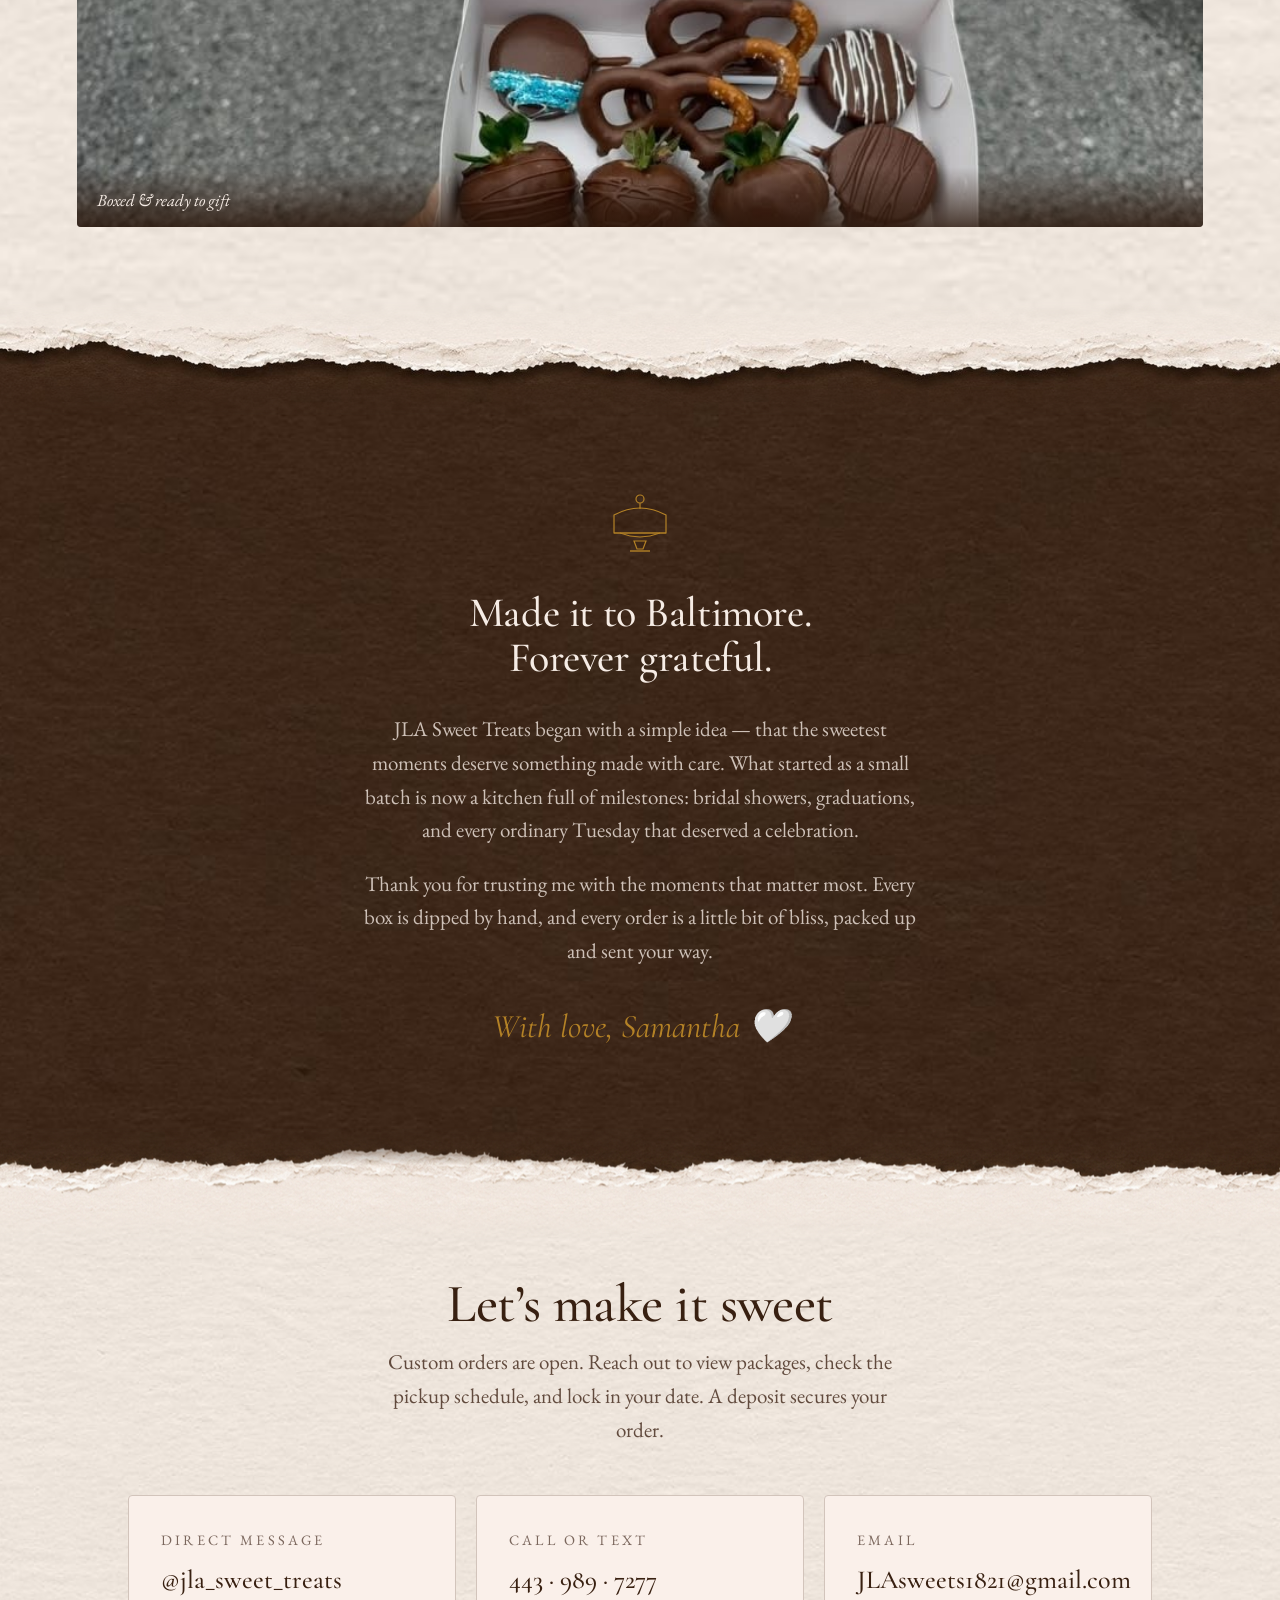
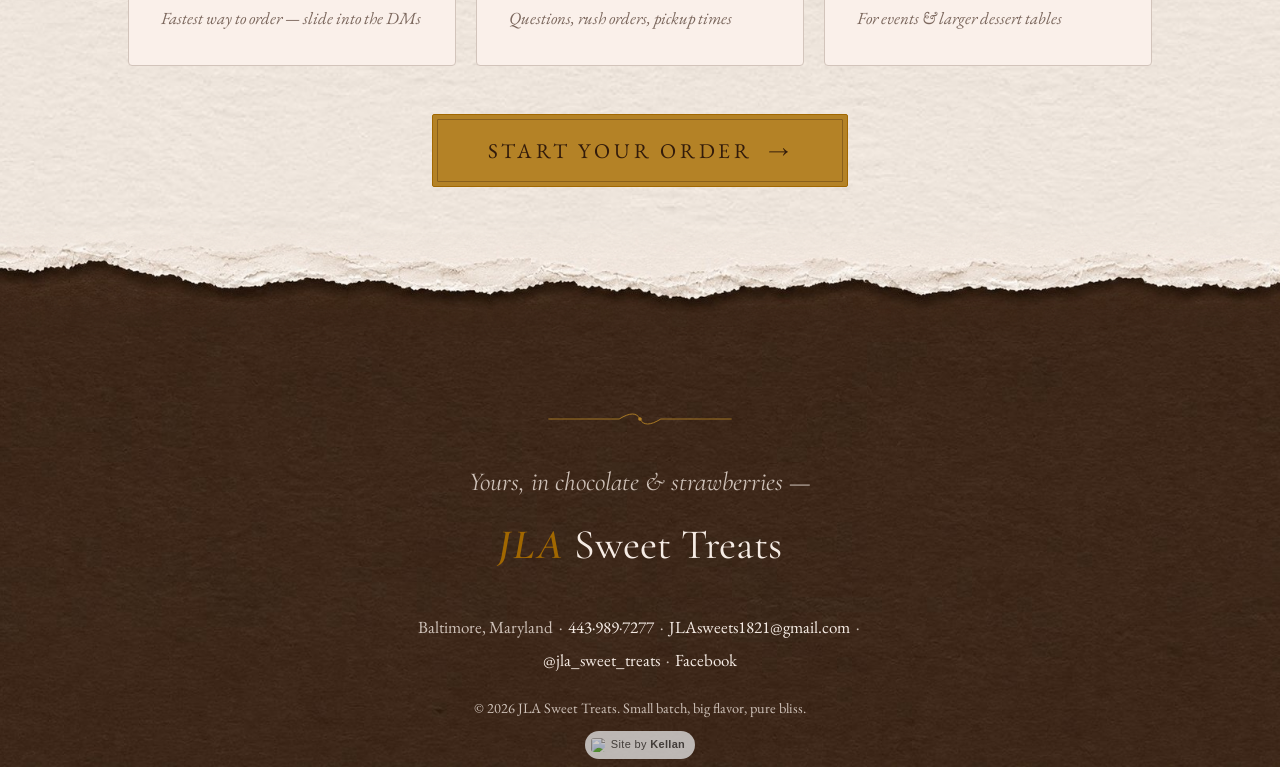
==== commit e417a612: "Restore video + Facebook link + add Kellan agency badge" ====
--- a/index.html
+++ b/index.html
@@ -164,7 +164,7 @@
     <section class="process reveal" aria-label="In the kitchen">
       <video class="process__video" autoplay muted loop playsinline preload="metadata"
              poster="assets/poster-choc.jpg">
-        <source src="assets/process.mp4" type="video/mp4" />
+        <source src="media/uploads/mqhbtox6-6g933-watermark-removed-17a8fc5c-10ca-46ba-aca0-d86686.mp4" type="video/mp4" />
       </video>
       <div class="process__copy">
         <p class="process__eyebrow">From the kitchen</p>
@@ -175,8 +175,8 @@
 
     <!-- ============ GALLERY ============ -->
     <section class="gallery" id="gallery" aria-labelledby="gallery-title">
-      <div class="section-head reveal">
-        <h2 class="section-head__title" id="gallery-title">From the order book</h2>
+      <div class="section-head reveal">h
+        <h2 class="section-head__title" id="gallery-title">From the order book</h2>h
         <p class="section-head__sub">A few boxes that have left the kitchen lately.</p>
       </div>
 
@@ -309,7 +309,8 @@
         Baltimore, Maryland &nbsp;·&nbsp;
         <a class="link" href="tel:+14439897277">443·989·7277</a> &nbsp;·&nbsp;
         <a class="link" href="mailto:JLAsweets1821@gmail.com">JLAsweets1821@gmail.com</a> &nbsp;·&nbsp;
-        <a class="link" href="https://www.instagram.com/jla_sweet_treats/" target="_blank" rel="noopener">@jla_sweet_treats</a>
+        <a class="link" href="https://www.instagram.com/jla_sweet_treats/" target="_blank" rel="noopener">@jla_sweet_treats</a> &nbsp;&middot;&nbsp;
+        <a class="link" href="https://www.facebook.com/share/1LppfaQ5P2/?mibextid=wwXIfr" target="_blank" rel="noopener">Facebook</a>
       </p>
       <p class="footer__fine">© 2026 JLA Sweet Treats. Small batch, big flavor, pure bliss.</p>
     </div>
@@ -351,6 +352,69 @@
   </dialog>
 
   <script src="js/main.js"></script>
+
+<!-- ============================================================
+     KELLAN AGENCY BADGE — paste before </body>
+     Change data-theme="light" or data-theme="dark" on the <a> tag
+     ============================================================ -->
+<style>
+  #kellan-badge-wrap {
+    position: relative;
+    height: 0;
+    width: 100%;
+    display: flex;
+    justify-content: center;
+    pointer-events: none;
+    overflow: visible;
+  }
+  #kellan-badge {
+    position: absolute;
+    top: -36px;
+    pointer-events: auto;
+    display: inline-flex;
+    align-items: center;
+    gap: 6px;
+    padding: 5px 10px 5px 6px;
+    border-radius: 999px;
+    text-decoration: none;
+    font-family: -apple-system, BlinkMacSystemFont, 'Segoe UI', sans-serif;
+    font-size: 11px;
+    font-weight: 500;
+    letter-spacing: 0.03em;
+    opacity: 0.75;
+    transition: opacity 0.2s;
+  }
+  #kellan-badge:hover { opacity: 1; }
+  #kellan-badge img {
+    width: 14px;
+    height: 14px;
+    border-radius: 3px;
+    display: block;
+    flex-shrink: 0;
+  }
+  /* Light theme */
+  #kellan-badge[data-theme="light"] {
+    background: #e8e8e8;
+    color: #444;
+  }
+  #kellan-badge[data-theme="light"] .k-dark { display: none; }
+  /* Dark theme */
+  #kellan-badge[data-theme="dark"] {
+    background: #222;
+    color: #aaa;
+  }
+  #kellan-badge[data-theme="dark"] .k-light { display: none; }
+</style>
+
+<div id="kellan-badge-wrap">
+  <!-- CHANGE data-theme TO "light" OR "dark" -->
+  <a id="kellan-badge" data-theme="light" href="https://getkellan.com" target="_blank" rel="noopener">
+    <img class="k-light" src="[data-uri]" alt="Kellan">
+    <img class="k-dark"  src="[data-uri]" alt="Kellan">
+    <span>Site by <strong>Kellan</strong></span>
+  </a>
+</div>
+
 </body>
 </html>
 
